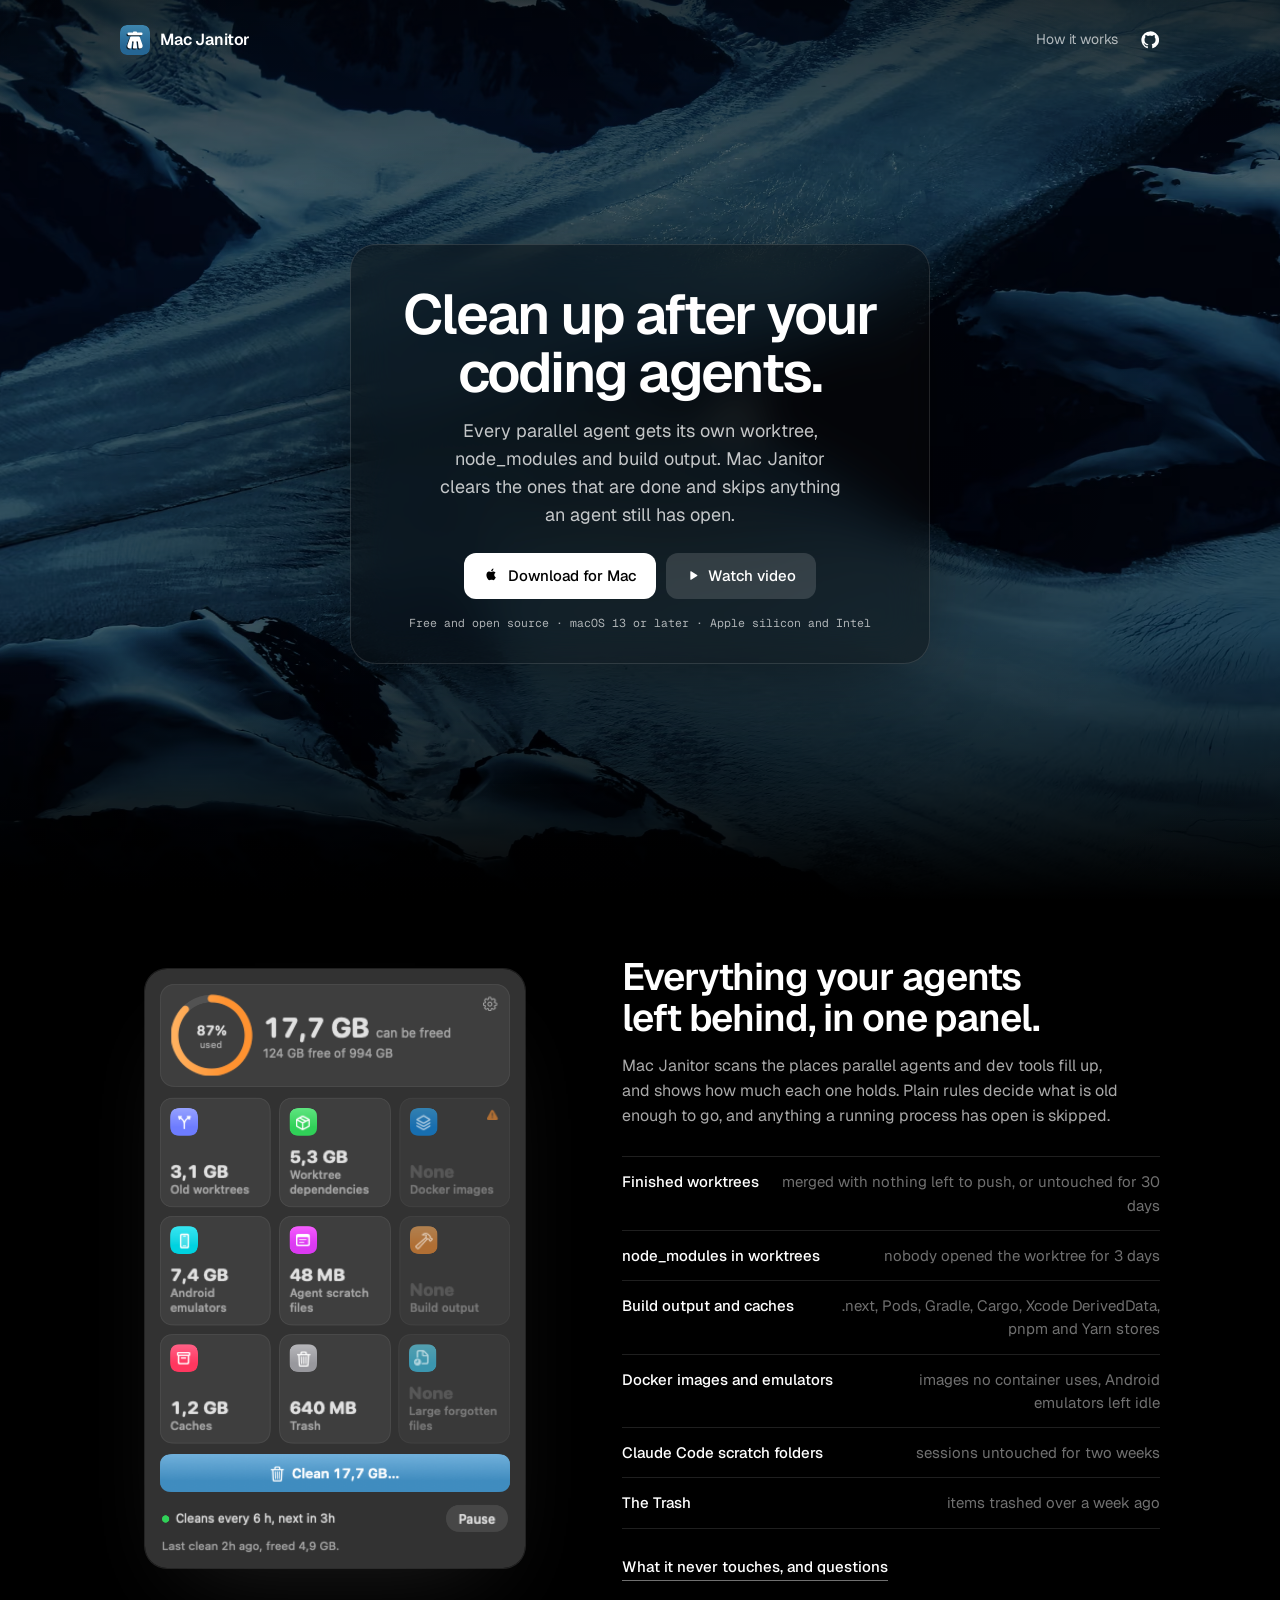
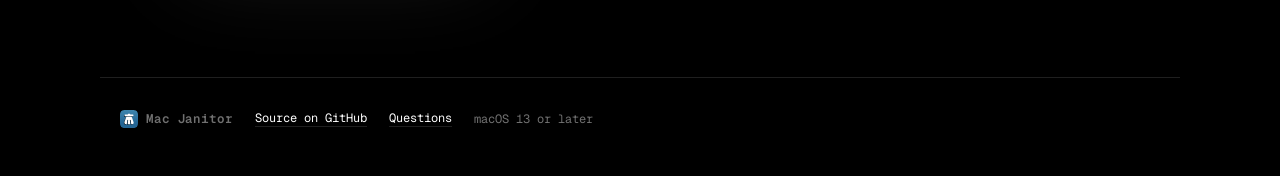
==== index.html @ fd8a1469 "Agent-focused site and README copy, glacier blue accent Hero, panel section, details page (safe whil" ====
<!doctype html>
<html lang="en">
<head>
<meta charset="utf-8">
<meta name="viewport" content="width=device-width, initial-scale=1, viewport-fit=cover">
<title>Mac Janitor: clean up after your coding agents</title>
<meta name="description" content="A free macOS menu-bar app that clears the worktrees, node_modules, build output and caches parallel coding agents leave behind, and skips anything still in use.">
<meta name="theme-color" content="#000000">
<meta property="og:type" content="website">
<meta property="og:site_name" content="Mac Janitor">
<meta property="og:url" content="https://blazejkustra.github.io/Mac-Janitor/">
<meta property="og:title" content="Mac Janitor: clean up after your coding agents">
<meta property="og:description" content="Parallel agents fill your disk with worktrees, node_modules and build output. Mac Janitor clears the finished ones from the menu bar.">
<meta property="og:image" content="https://blazejkustra.github.io/Mac-Janitor/assets/og.jpg">
<meta property="og:image:width" content="1200">
<meta property="og:image:height" content="630">
<meta name="twitter:card" content="summary_large_image">
<link rel="icon" type="image/svg+xml" href="assets/logo.svg">
<link rel="icon" type="image/png" href="assets/favicon.png">
<link rel="apple-touch-icon" href="assets/icon-256.png">
<link rel="preconnect" href="https://fonts.googleapis.com">
<link rel="preconnect" href="https://fonts.gstatic.com" crossorigin>
<link rel="stylesheet" href="https://fonts.googleapis.com/css2?family=Geist:wght@400;500;600&family=Geist+Mono:wght@400;500&display=swap">
<link rel="stylesheet" href="styles.css">
</head>
<body class="home">
<main>
  <section class="stage">
    <picture class="photo">
      <source media="(max-aspect-ratio: 3/4)" type="image/avif" srcset="assets/photos/glacier-1080.avif">
      <source media="(max-aspect-ratio: 3/4)" type="image/webp" srcset="assets/photos/glacier-1080.webp">
      <source media="(max-aspect-ratio: 3/4)" srcset="assets/photos/glacier-1080.jpg">
      <source type="image/avif" srcset="assets/photos/glacier-2560.avif">
      <source type="image/webp" srcset="assets/photos/glacier-2560.webp">
      <img src="assets/photos/glacier-2560.jpg" alt="" width="2560" height="1600" fetchpriority="high">
    </picture>

    <header class="nav wrap">
      <a class="brand" href="./"><img src="assets/logo.svg" alt="" width="30" height="30">Mac Janitor</a>
      <nav class="links" aria-label="Site">
        <a href="details.html">How it works</a>
        <a class="icon" href="https://github.com/blazejkustra/Mac-Janitor" aria-label="Source on GitHub">
          <svg viewBox="0 0 24 24" aria-hidden="true"><path d="M12 .5a11.5 11.5 0 0 0-3.64 22.41c.58.1.79-.25.79-.56v-2c-3.2.7-3.88-1.37-3.88-1.37-.52-1.33-1.28-1.69-1.28-1.69-1.05-.71.08-.7.08-.7 1.16.08 1.77 1.19 1.77 1.19 1.03 1.77 2.7 1.26 3.36.96.1-.75.4-1.26.73-1.55-2.56-.29-5.24-1.28-5.24-5.69 0-1.26.45-2.29 1.19-3.09-.12-.29-.52-1.46.11-3.05 0 0 .97-.31 3.17 1.18a11 11 0 0 1 5.77 0c2.2-1.49 3.17-1.18 3.17-1.18.63 1.59.23 2.76.11 3.05.74.8 1.19 1.83 1.19 3.09 0 4.42-2.69 5.39-5.25 5.68.41.36.78 1.06.78 2.14v3.17c0 .31.21.67.8.56A11.5 11.5 0 0 0 12 .5Z"/></svg>
        </a>
      </nav>
    </header>

    <div class="intro">
      <h1>Clean up after your coding agents.</h1>
      <p class="lede">Every parallel agent gets its own worktree, node_modules and build output. Mac Janitor clears the ones that are done and skips anything an agent still has open.</p>
      <div class="ctas">
        <a class="btn main" href="https://github.com/blazejkustra/Mac-Janitor/releases/latest">
          <svg viewBox="0 0 24 24" aria-hidden="true"><path d="M16.4 12.6c0-2.4 2-3.5 2-3.6-1.1-1.6-2.8-1.8-3.4-1.8-1.4-.2-2.8.9-3.5.9-.7 0-1.9-.8-3.1-.8-1.6 0-3 .9-3.8 2.3-1.6 2.8-.4 7 1.2 9.3.8 1.1 1.7 2.4 2.9 2.3 1.2 0 1.6-.7 3-.7s1.8.7 3.1.7c1.3 0 2.1-1.1 2.8-2.3.9-1.3 1.3-2.5 1.3-2.6 0 0-2.5-1-2.5-3.7zM14.1 5.5c.6-.8 1.1-1.9 1-3-.9 0-2.1.6-2.7 1.4-.6.7-1.1 1.8-1 2.9 1 .1 2.1-.5 2.7-1.3z"/></svg>
          Download for Mac
        </a>
        <button class="btn ghost" type="button" id="watch" aria-haspopup="dialog">
          <svg viewBox="0 0 24 24" aria-hidden="true"><path d="M8 5.2v13.6a1 1 0 0 0 1.5.86l11-6.8a1 1 0 0 0 0-1.72l-11-6.8A1 1 0 0 0 8 5.2z"/></svg>
          Watch video
        </button>
      </div>
      <p class="meta">Free and open source · macOS 13 or later · Apple silicon and Intel</p>
    </div>
  </section>

  <section class="tour wrap">
    <figure class="shot">
      <img src="assets/panel-dark.png" width="720" height="1136" alt="The Mac Janitor menu-bar panel: 17.7 GB can be freed, split into old worktrees, worktree dependencies, Android emulators, caches, the Trash and more" loading="lazy">
    </figure>
    <div class="tour-copy">
      <h2>Everything your agents left behind, in one panel.</h2>
      <p>Mac Janitor scans the places parallel agents and dev tools fill up, and shows how much each one holds. Plain rules decide what is old enough to go, and anything a running process has open is skipped.</p>
      <ul class="rows">
        <li><b>Finished worktrees</b><span>merged with nothing left to push, or untouched for 30 days</span></li>
        <li><b>node_modules in worktrees</b><span>nobody opened the worktree for 3 days</span></li>
        <li><b>Build output and caches</b><span>.next, Pods, Gradle, Cargo, Xcode DerivedData, pnpm and Yarn stores</span></li>
        <li><b>Docker images and emulators</b><span>images no container uses, Android emulators left idle</span></li>
        <li><b>Claude Code scratch folders</b><span>sessions untouched for two weeks</span></li>
        <li><b>The Trash</b><span>items trashed over a week ago</span></li>
      </ul>
      <a class="more" href="details.html">What it never touches, and questions</a>
    </div>
  </section>

  <footer class="foot wrap">
    <span class="brand small"><img src="assets/logo.svg" alt="" width="18" height="18">Mac Janitor</span>
    <a href="https://github.com/blazejkustra/Mac-Janitor">Source on GitHub</a>
    <a href="details.html#faq">Questions</a>
    <span>macOS 13 or later</span>
  </footer>
</main>

<dialog class="player" id="player" aria-label="Mac Janitor demo video">
  <div class="frame" id="frame"></div>
  <button class="close" type="button" id="close" aria-label="Close video">
    <svg viewBox="0 0 24 24" aria-hidden="true"><path d="M6 6l12 12M18 6L6 18"/></svg>
  </button>
</dialog>

<template id="soon">
  <div class="soon">
    <img src="assets/demo-poster.jpg" alt="">
    <div class="soon-note">
      <b>Video coming soon</b>
      <span>A short tour of a scan and a clean is on its way.</span>
    </div>
  </div>
</template>

<script src="player.js" defer></script>
</body>
</html>
---- styles.css ----
:root {
  --bg: #000;
  --fg: #fff;
  --muted: rgba(255, 255, 255, 0.66);
  --faint: rgba(255, 255, 255, 0.44);
  --line: rgba(255, 255, 255, 0.12);
  --fill: rgba(255, 255, 255, 0.08);
  --sans: "Geist", system-ui, -apple-system, sans-serif;
  --mono: "Geist Mono", ui-monospace, "SF Mono", Menlo, monospace;
  --col: 1080px;
  --spring: cubic-bezier(.3, 1.5, .5, 1);
  color-scheme: dark;
}

* { box-sizing: border-box; }
html { scroll-behavior: smooth; }
body {
  margin: 0;
  background: var(--bg);
  color: var(--fg);
  font-family: var(--sans);
  font-size: 16px;
  line-height: 1.55;
  -webkit-font-smoothing: antialiased;
}
img { display: block; max-width: 100%; height: auto; }
a { color: inherit; }
a, button, summary { cursor: pointer; -webkit-tap-highlight-color: transparent; }
:focus-visible { outline: 2px solid var(--fg); outline-offset: 3px; border-radius: 10px; }

.wrap { width: 100%; max-width: var(--col); margin: 0 auto; padding-inline: max(20px, env(safe-area-inset-left, 0px)) max(20px, env(safe-area-inset-right, 0px)); }

.nav { position: relative; z-index: 3; display: flex; align-items: center; justify-content: space-between; padding-block: 22px; }
.brand { display: inline-flex; align-items: center; gap: 10px; font-weight: 600; font-size: 16px; letter-spacing: -0.01em; text-decoration: none; }
.brand img { width: 30px; height: 30px; border-radius: 7px; }
.brand.small { gap: 8px; font-size: 12.5px; }
.brand.small img { width: 18px; height: 18px; border-radius: 4px; }
.links { display: flex; align-items: center; gap: 2px; margin-right: -8px; }
.links a { display: inline-flex; align-items: center; height: 36px; padding: 0 12px; border-radius: 10px; font-size: 14px; color: var(--muted); text-decoration: none; transition: background .15s ease, color .15s ease; }
.links a:hover { background: var(--fill); color: var(--fg); }
.links .icon { width: 36px; padding: 0; justify-content: center; color: var(--fg); }
.links svg { width: 18px; height: 18px; fill: currentColor; }

h1 { margin: 0; font-weight: 600; font-size: clamp(36px, 5.4vw, 56px); line-height: 1.03; letter-spacing: -0.035em; text-wrap: balance; }
h2 { margin: 0; font-weight: 600; font-size: clamp(28px, 3.4vw, 38px); line-height: 1.08; letter-spacing: -0.03em; text-wrap: balance; }
.lede { margin: 0; max-width: 34ch; font-size: 18px; line-height: 1.55; color: var(--muted); text-wrap: pretty; }

.btn { display: inline-flex; align-items: center; gap: 9px; height: 46px; padding: 0 20px; border: 0; border-radius: 12px; font: 500 15px var(--sans); text-decoration: none; transition: transform .15s ease, background .15s ease; }
.btn:hover { transform: translateY(-1px); }
.btn svg { width: 15px; height: 15px; fill: currentColor; }
.btn.main { background: #fff; color: #000; }
.btn.main svg { margin-top: -2px; }
.btn.ghost { background: rgba(255, 255, 255, 0.14); color: var(--fg); }
.btn.ghost:hover { background: rgba(255, 255, 255, 0.2); }
.btn.ghost svg { width: 13px; height: 13px; }
.meta { margin: 0; font: 400 11.5px var(--mono); color: var(--muted); }

.stage { position: relative; isolation: isolate; overflow: hidden; display: flex; flex-direction: column; min-height: clamp(640px, 100svh, 980px); padding-bottom: 72px; background: #000; }
.photo { position: absolute; inset: 0; z-index: -2; }
.photo img { width: 100%; height: 100%; object-fit: cover; filter: brightness(.5) saturate(.92); }
.stage::before {
  content: ""; position: absolute; inset: 0; z-index: -1;
  background:
    radial-gradient(ellipse 46% 40% at 50% 52%, rgba(0, 0, 0, 0.5), rgba(0, 0, 0, 0.18) 70%, transparent),
    radial-gradient(ellipse 120% 90% at 50% 50%, transparent 55%, rgba(0, 0, 0, 0.55)),
    linear-gradient(to bottom, rgba(0, 0, 0, 0.45), transparent 22%, transparent 70%, #000);
}

.intro {
  position: relative; z-index: 2; margin: auto; width: calc(100% - 40px); max-width: 580px; padding: 42px 32px 34px;
  display: flex; flex-direction: column; align-items: center; gap: 16px; text-align: center;
  border-radius: 26px; background: rgba(10, 10, 10, 0.42);
  box-shadow: inset 0 0 0 1px rgba(255, 255, 255, 0.12), 0 30px 80px -30px rgba(0, 0, 0, 0.6);
  backdrop-filter: blur(20px) saturate(1.1); -webkit-backdrop-filter: blur(20px) saturate(1.1);
  animation: rise .7s var(--spring) both;
}
.intro .lede { color: rgba(255, 255, 255, 0.76); }
.ctas { display: flex; flex-wrap: wrap; justify-content: center; gap: 10px; margin-top: 8px; }
@keyframes rise { from { opacity: 0; transform: translateY(18px); } to { opacity: 1; transform: none; } }

.tour { display: grid; grid-template-columns: minmax(0, 0.8fr) minmax(0, 1fr); gap: 72px; align-items: center; padding-block: 56px 96px; }
.shot img { width: 100%; max-width: 380px; margin-inline: auto; border-radius: 22px; box-shadow: 0 0 0 1px var(--line), 0 40px 90px -40px rgba(255, 255, 255, 0.12); }
.tour-copy p { margin: 16px 0 0; max-width: 46ch; color: var(--muted); }
.rows { list-style: none; margin: 28px 0 0; padding: 0; border-top: 1px solid var(--line); }
.rows li { display: flex; justify-content: space-between; align-items: baseline; gap: 20px; padding: 13px 0; border-bottom: 1px solid var(--line); font-size: 15px; }
.rows b { flex: none; font-weight: 500; }
.rows span { color: var(--faint); text-align: right; }
.more { display: inline-flex; align-items: center; gap: 8px; margin-top: 26px; font-size: 15px; font-weight: 500; text-decoration: none; border-bottom: 1px solid var(--faint); padding-bottom: 2px; transition: border-color .15s ease; }
.more:hover { border-color: var(--fg); }

.foot { display: flex; flex-wrap: wrap; align-items: center; gap: 12px 22px; padding-block: 32px 48px; border-top: 1px solid var(--line); font: 400 12px var(--mono); color: var(--faint); }
.foot a { color: var(--fg); text-decoration: none; border-bottom: 1px solid var(--line); }
.foot a:hover { border-color: var(--fg); }
.foot .credits { flex-basis: 100%; }

.page .nav { border-bottom: 1px solid var(--line); }
.intro-page { padding-block: 72px 56px; }
.intro-page .lede { margin-top: 18px; max-width: 52ch; }
.band { padding-block: 64px; border-top: 1px solid var(--line); }
.split { display: grid; grid-template-columns: 1fr 1fr; gap: 64px; }
.sub { margin: 12px 0 0; max-width: 46ch; color: var(--muted); }
.list { list-style: none; margin: 28px 0 0; padding: 0; border-top: 1px solid var(--line); }
.list li { padding: 14px 0; border-bottom: 1px solid var(--line); color: var(--muted); }
.list b { color: var(--fg); font-weight: 500; }
.feature { display: grid; grid-template-columns: minmax(0, 1fr) minmax(0, 1.15fr); gap: 64px; align-items: center; padding-block: 64px; border-top: 1px solid var(--line); }
.feature p { margin: 16px 0 0; max-width: 46ch; color: var(--muted); }
figure { margin: 0; }
.single img { border-radius: 14px; box-shadow: 0 0 0 1px var(--line); }

.faq { padding-block: 64px; border-top: 1px solid var(--line); }
.faq h2 { margin-bottom: 16px; }
.faq-list { max-width: 720px; }
details { border-bottom: 1px solid var(--line); }
summary { list-style: none; display: flex; justify-content: space-between; align-items: center; gap: 16px; padding: 18px 0; font-weight: 500; font-size: 17px; border-radius: 0; }
summary::-webkit-details-marker { display: none; }
summary::after { content: "+"; font: 400 20px var(--mono); color: var(--faint); transition: transform .25s var(--spring); }
details[open] summary::after { transform: rotate(45deg); }
details p { margin: 0 0 20px; max-width: 62ch; color: var(--muted); }

.player { width: min(1100px, calc(100vw - 32px)); max-width: none; padding: 0; border: 0; border-radius: 18px; background: #000; color: var(--fg); overflow: visible; box-shadow: 0 0 0 1px var(--line), 0 40px 90px -30px rgba(0, 0, 0, 0.9); }
.player::backdrop { background: rgba(0, 0, 0, 0.8); backdrop-filter: blur(8px); -webkit-backdrop-filter: blur(8px); }
.player[open] { animation: pop .35s var(--spring) both; }
@keyframes pop { from { opacity: 0; transform: scale(.96); } to { opacity: 1; transform: none; } }
.frame { aspect-ratio: 16 / 9; border-radius: 18px; overflow: hidden; background: #000; }
.frame video, .soon img { display: block; width: 100%; height: 100%; object-fit: cover; }
.soon { position: relative; height: 100%; }
.soon img { filter: brightness(0.55); }
.soon-note { position: absolute; left: 50%; bottom: 28px; transform: translateX(-50%); display: flex; flex-direction: column; align-items: center; gap: 4px; padding: 14px 20px; border-radius: 14px; text-align: center; background: rgba(0, 0, 0, 0.6); box-shadow: inset 0 0 0 1px var(--line); backdrop-filter: blur(12px); -webkit-backdrop-filter: blur(12px); }
.soon-note b { font-weight: 600; font-size: 16px; }
.soon-note span { font-size: 13.5px; color: var(--muted); }
.close { position: absolute; top: -14px; right: -14px; width: 36px; height: 36px; border-radius: 50%; border: 0; display: grid; place-items: center; background: #fff; color: #000; box-shadow: 0 8px 20px -8px rgba(0, 0, 0, 0.8); transition: transform .2s var(--spring); }
.close:hover { transform: scale(1.08); }
.close svg { width: 14px; height: 14px; stroke: currentColor; stroke-width: 2.2; stroke-linecap: round; fill: none; }

@media (max-width: 900px) {
  .tour, .split, .feature { grid-template-columns: minmax(0, 1fr); gap: 44px; }
  .shot img { max-width: 340px; }
}

@media (max-width: 640px) {
  .lede { font-size: 16.5px; }
  .intro { padding: 30px 18px 26px; border-radius: 22px; }
  .ctas { width: 100%; flex-direction: column; }
  .btn { justify-content: center; }
  .rows li { flex-direction: column; gap: 2px; }
  .rows span { text-align: left; }
  .page .links a:not(.icon):not(.home-link) { display: none; }
  .soon-note { bottom: 12px; padding: 10px 14px; width: calc(100% - 24px); }
  .close { top: -44px; right: 0; }
}

@media (prefers-reduced-motion: reduce) {
  html { scroll-behavior: auto; }
  .intro, .player[open] { animation: none; }
  .btn, .close, .links a, .more, summary::after { transition: none; }
}
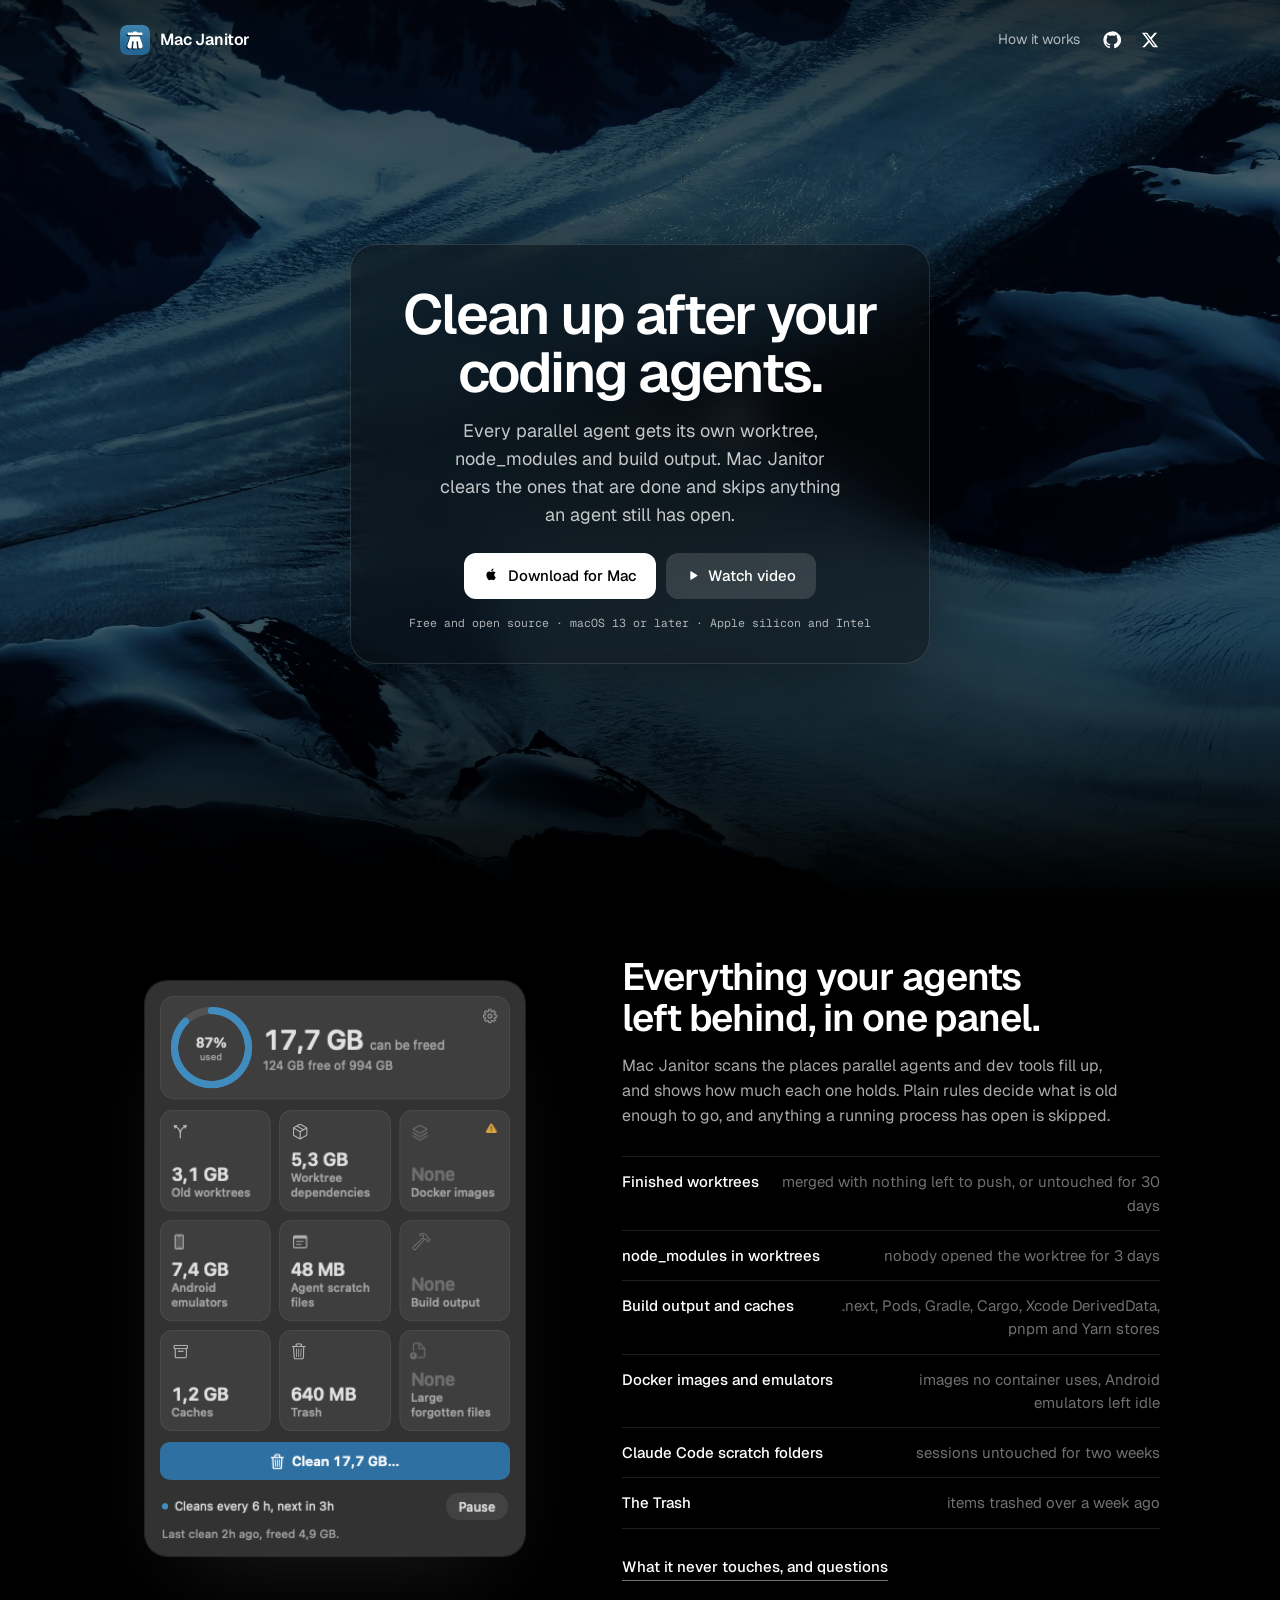
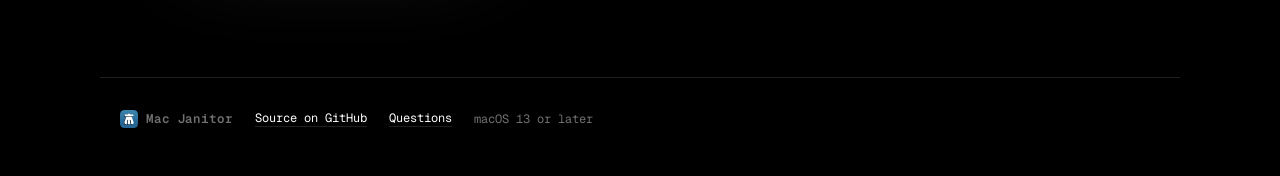
==== commit dae9bcdf: "Calmer panel: neutral greys, one glacier-blue accent Category and settings icons become monochrome s" ====
--- a/index.html
+++ b/index.html
@@ -42,6 +42,9 @@
         <a class="icon" href="https://github.com/blazejkustra/Mac-Janitor" aria-label="Source on GitHub">
           <svg viewBox="0 0 24 24" aria-hidden="true"><path d="M12 .5a11.5 11.5 0 0 0-3.64 22.41c.58.1.79-.25.79-.56v-2c-3.2.7-3.88-1.37-3.88-1.37-.52-1.33-1.28-1.69-1.28-1.69-1.05-.71.08-.7.08-.7 1.16.08 1.77 1.19 1.77 1.19 1.03 1.77 2.7 1.26 3.36.96.1-.75.4-1.26.73-1.55-2.56-.29-5.24-1.28-5.24-5.69 0-1.26.45-2.29 1.19-3.09-.12-.29-.52-1.46.11-3.05 0 0 .97-.31 3.17 1.18a11 11 0 0 1 5.77 0c2.2-1.49 3.17-1.18 3.17-1.18.63 1.59.23 2.76.11 3.05.74.8 1.19 1.83 1.19 3.09 0 4.42-2.69 5.39-5.25 5.68.41.36.78 1.06.78 2.14v3.17c0 .31.21.67.8.56A11.5 11.5 0 0 0 12 .5Z"/></svg>
         </a>
+        <a class="icon" href="https://x.com/blazejkustra_" aria-label="Błażej Kustra on X">
+          <svg viewBox="0 0 24 24" aria-hidden="true"><path d="M18.244 2.25h3.308l-7.227 8.26 8.502 11.24H16.17l-5.214-6.817L4.99 21.75H1.68l7.73-8.835L1.254 2.25H8.08l4.713 6.231zm-1.161 17.52h1.833L7.084 4.126H5.117z"/></svg>
+        </a>
       </nav>
     </header>
 
@@ -64,7 +67,7 @@
 
   <section class="tour wrap">
     <figure class="shot">
-      <img src="assets/panel-dark.png" width="720" height="1136" alt="The Mac Janitor menu-bar panel: 17.7 GB can be freed, split into old worktrees, worktree dependencies, Android emulators, caches, the Trash and more" loading="lazy">
+      <img src="assets/panel-dark.png" width="720" height="1088" alt="The Mac Janitor menu-bar panel: 17.7 GB can be freed, split into old worktrees, worktree dependencies, Android emulators, caches, the Trash and more" loading="lazy">
     </figure>
     <div class="tour-copy">
       <h2>Everything your agents left behind, in one panel.</h2>
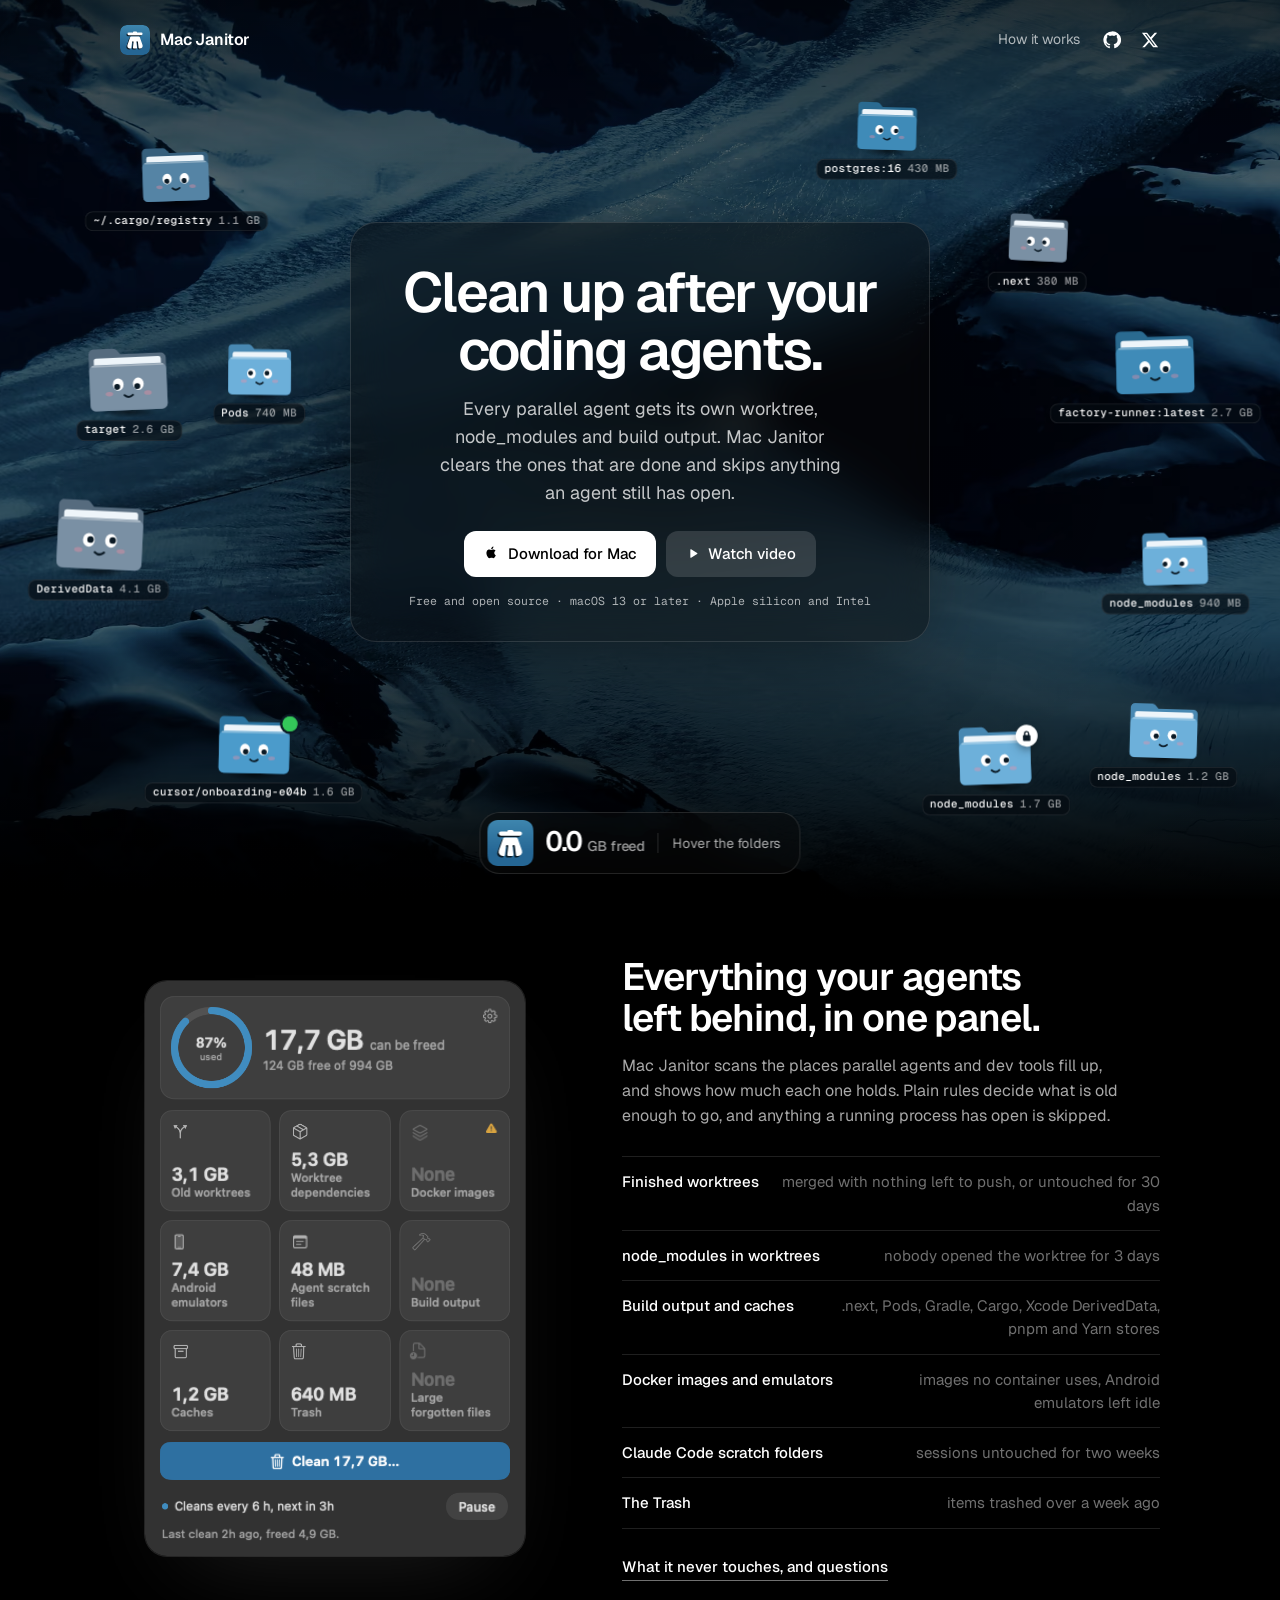
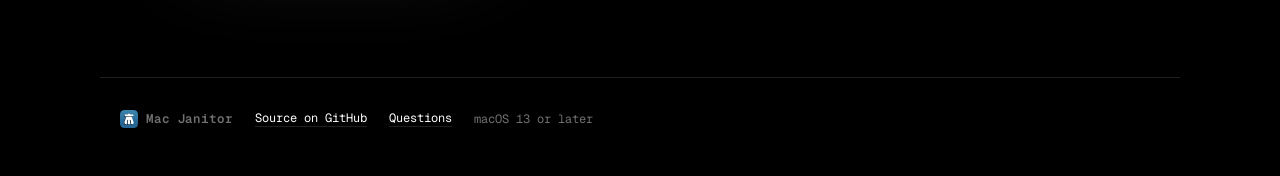
==== commit c512fb68: "Add the folder toy to the landing page hero Folders of agent leftovers roam around the hero card. Ho" ====
--- a/index.html
+++ b/index.html
@@ -22,6 +22,7 @@
 <link rel="preconnect" href="https://fonts.gstatic.com" crossorigin>
 <link rel="stylesheet" href="https://fonts.googleapis.com/css2?family=Geist:wght@400;500;600&family=Geist+Mono:wght@400;500&display=swap">
 <link rel="stylesheet" href="styles.css">
+<link rel="stylesheet" href="toy.css">
 </head>
 <body class="home">
 <main>
@@ -34,6 +35,16 @@
       <source type="image/webp" srcset="assets/photos/glacier-2560.webp">
       <img src="assets/photos/glacier-2560.jpg" alt="" width="2560" height="1600" fetchpriority="high">
     </picture>
+
+    <div class="jt jt-hero" data-janitor-toy data-events=".stage" data-avoid=".intro, .nav" data-hint="Hover the folders" data-hint-touch="Tap the folders" data-hint-click="Click the folders" data-hint-after="More keep coming" data-hint-kept="In-use folders stay put">
+      <div class="jt-field"></div>
+      <canvas class="jt-canvas"></canvas>
+      <div class="jt-dock" data-avoid>
+        <div class="jt-sink"><svg viewBox="100 100 824 824" aria-hidden="true"><defs><linearGradient id="jt-sink-bg" x1="0" y1="0" x2="0" y2="1"><stop offset="0" stop-color="#3e86ae"/><stop offset="0.7" stop-color="#256694"/></linearGradient></defs><path d="M640.59 100C722.19 100 763 100 806.92 113.89C854.88 131.34 892.66 169.12 910.11 217.08C924 261 924 301.81 924 383.41L924 640.59C924 722.19 924 763 910.11 806.92C892.66 854.88 854.88 892.66 806.92 910.11C763 924 722.19 924 640.59 924L383.41 924C301.81 924 261 924 217.08 910.11C169.12 892.66 131.34 854.88 113.89 806.92C100 763 100 722.19 100 640.59L100 383.41C100 301.81 100 261 113.89 217.08C131.34 169.12 169.12 131.34 217.08 113.89C261 100 301.81 100 383.41 100Z" fill="url(#jt-sink-bg)"/><g transform="translate(512 277) scale(8.32)"><g class="lid"><path fill="#0b1a25" transform="translate(-3.2 3.2)" d="M-7 3.5A3.5 3.5 0 0 1 -3.5 0L3.5 0A3.5 3.5 0 0 1 7 3.5L7 7A3.5 3.5 0 0 1 3.5 10.5L-3.5 10.5A3.5 3.5 0 0 1 -7 7ZM-25 8A4.5 4.5 0 0 1 -20.5 3.5L20.5 3.5A4.5 4.5 0 0 1 25 8L25 8A4.5 4.5 0 0 1 20.5 12.5L-20.5 12.5A4.5 4.5 0 0 1 -25 8Z"/><path fill="#fff" d="M-7 3.5A3.5 3.5 0 0 1 -3.5 0L3.5 0A3.5 3.5 0 0 1 7 3.5L7 7A3.5 3.5 0 0 1 3.5 10.5L-3.5 10.5A3.5 3.5 0 0 1 -7 7ZM-25 8A4.5 4.5 0 0 1 -20.5 3.5L20.5 3.5A4.5 4.5 0 0 1 25 8L25 8A4.5 4.5 0 0 1 20.5 12.5L-20.5 12.5A4.5 4.5 0 0 1 -25 8Z"/></g><path fill="#0b1a25" fill-rule="evenodd" transform="translate(-3.2 3.2)" d="M-15.94 19.18A4 4 0 0 1 -12.16 16.5L12.16 16.5A4 4 0 0 1 15.94 19.18L24.83 44.58A8.96 8.96 0 0 1 16.38 56.5L14.84 56.5A3 3 0 0 1 11.86 53.850L9.62 34.71A2.5 2.5 0 0 0 7.14 32.5L6.87 32.5A2.23 2.23 0 0 0 4.66 34.98L6.78 53.15A3 3 0 0 1 3.8 56.5L-3.8 56.5A3 3 0 0 1 -6.78 53.15L-4.66 34.98A2.23 2.23 0 0 0 -6.87 32.5L-7.14 32.5A2.5 2.5 0 0 0 -9.62 34.71L-11.86 53.85A3 3 0 0 1 -14.84 56.5L-16.37 56.5A8.96 8.96 0 0 1 -24.83 44.58Z"/><path fill="#fff" fill-rule="evenodd" d="M-15.94 19.18A4 4 0 0 1 -12.16 16.5L12.16 16.5A4 4 0 0 1 15.94 19.18L24.83 44.58A8.96 8.96 0 0 1 16.38 56.5L14.84 56.5A3 3 0 0 1 11.86 53.85L9.62 34.71A2.5 2.5 0 0 0 7.14 32.5L6.87 32.5A2.23 2.23 0 0 0 4.66 34.98L6.78 53.15A3 3 0 0 1 3.8 56.5L-3.8 56.5A3 3 0 0 1 -6.78 53.15L-4.66 34.98A2.23 2.23 0 0 0 -6.87 32.5L-7.14 32.5A2.5 2.5 0 0 0 -9.62 34.71L-11.86 53.85A3 3 0 0 1 -14.84 56.5L-16.37 56.5A8.96 8.96 0 0 1 -24.83 44.58Z"/></g></svg></div>
+        <div class="jt-readout"><span class="jt-count">0.0</span><span class="jt-unit">GB freed</span></div>
+        <span class="jt-hint"></span>
+      </div>
+    </div>
 
     <header class="nav wrap">
       <a class="brand" href="./"><img src="assets/logo.svg" alt="" width="30" height="30">Mac Janitor</a>
@@ -110,5 +121,6 @@
 </template>
 
 <script src="player.js" defer></script>
+<script src="toy.js" defer></script>
 </body>
 </html>
--- a/styles.css
+++ b/styles.css
@@ -102,10 +102,7 @@
 .list { list-style: none; margin: 28px 0 0; padding: 0; border-top: 1px solid var(--line); }
 .list li { padding: 14px 0; border-bottom: 1px solid var(--line); color: var(--muted); }
 .list b { color: var(--fg); font-weight: 500; }
-.feature { display: grid; grid-template-columns: minmax(0, 1fr) minmax(0, 1.15fr); gap: 64px; align-items: center; padding-block: 64px; border-top: 1px solid var(--line); }
-.feature p { margin: 16px 0 0; max-width: 46ch; color: var(--muted); }
 figure { margin: 0; }
-.single img { border-radius: 14px; box-shadow: 0 0 0 1px var(--line); }
 
 .faq { padding-block: 64px; border-top: 1px solid var(--line); }
 .faq h2 { margin-bottom: 16px; }
@@ -133,7 +130,7 @@
 .close svg { width: 14px; height: 14px; stroke: currentColor; stroke-width: 2.2; stroke-linecap: round; fill: none; }
 
 @media (max-width: 900px) {
-  .tour, .split, .feature { grid-template-columns: minmax(0, 1fr); gap: 44px; }
+  .tour, .split { grid-template-columns: minmax(0, 1fr); gap: 44px; }
   .shot img { max-width: 340px; }
 }
 
--- a/toy.css
+++ b/toy.css
@@ -0,0 +1,158 @@
+.jt {
+  --jt-sans: "Geist", system-ui, -apple-system, sans-serif;
+  --jt-mono: "Geist Mono", ui-monospace, "SF Mono", Menlo, monospace;
+  --jt-glacier: #3e86ae;
+  --jt-ice: #9fd3f2;
+  position: relative;
+  overflow: hidden;
+  isolation: isolate;
+  color: #fff;
+  font-family: var(--jt-sans);
+  user-select: none;
+  -webkit-user-select: none;
+  -webkit-tap-highlight-color: transparent;
+}
+
+.jt-canvas { position: absolute; inset: 0; width: 100%; height: 100%; z-index: 5; pointer-events: none; }
+.jt-field { position: absolute; inset: 0; z-index: 2; }
+
+.jt-folder {
+  position: absolute; left: 0; top: 0; z-index: 2;
+  padding: 0; border: 0; background: none; color: inherit; font: inherit;
+  cursor: pointer; will-change: transform; outline: none;
+}
+.jt-folder:focus-visible .jt-tag { box-shadow: 0 0 0 2px #fff; }
+.jt-pose { display: block; position: relative; transform-origin: 50% 92%; }
+.jt-anim { display: block; position: relative; }
+.jt-folder svg { display: block; width: 100%; height: auto; overflow: visible; }
+.jt-shadow {
+  position: absolute; left: 14%; right: 14%; bottom: -5px; height: 12px; border-radius: 50%;
+  background: radial-gradient(closest-side, rgba(0, 0, 0, 0.55), transparent);
+  transform-origin: 50% 50%;
+}
+
+.jt-folder .back { fill: var(--back); }
+.jt-folder .front { fill: var(--front); }
+.jt-folder .lip { fill: rgba(255, 255, 255, 0.32); }
+.jt-folder .paper { fill: #eef5fa; }
+.jt-folder .white { fill: #fff; }
+.jt-folder .pupil { fill: #0b1a25; }
+.jt-folder .cheek { fill: rgba(255, 140, 160, 0.35); }
+.jt-folder .mouth { fill: none; stroke: #0b1a25; stroke-width: 2.4; stroke-linecap: round; }
+.jt-folder .gasp { fill: #0b1a25; stroke: none; }
+.jt-folder .brow { fill: none; stroke: #0b1a25; stroke-width: 2.6; stroke-linecap: round; }
+.jt-folder .gasp, .jt-folder .flat, .jt-folder .brow { display: none; }
+.jt-folder.is-scared .smile, .jt-folder.is-nope .smile { display: none; }
+.jt-folder.is-scared .gasp { display: block; }
+.jt-folder.is-nope .flat, .jt-folder.is-nope .brow { display: block; }
+.jt-folder.is-nope .gasp { display: none; }
+.jt-eyes { transform-box: fill-box; transform-origin: 50% 50%; transition: transform 0.07s ease; }
+.jt-folder.is-blink .jt-eyes { transform: scaleY(0.12); }
+.jt-folder.is-scared .jt-eyes { transform: scale(1.12); }
+
+.jt-tag {
+  position: absolute; left: 50%; top: calc(100% + 7px); transform: translateX(-50%);
+  display: flex; align-items: baseline; gap: 6px; padding: 3px 8px 4px; border-radius: 8px;
+  white-space: nowrap; font: 500 11px/1.25 var(--jt-mono);
+  background: rgba(6, 12, 18, 0.66); box-shadow: inset 0 0 0 1px rgba(255, 255, 255, 0.1);
+  transition: opacity 0.15s ease;
+}
+.jt-tag b { font-weight: 500; color: #fff; }
+.jt-tag i { font-style: normal; color: rgba(255, 255, 255, 0.58); }
+
+.jt-badge { position: absolute; top: 4%; right: -6%; display: grid; place-items: center; transition: transform 0.3s cubic-bezier(.3, 1.6, .5, 1), opacity 0.3s ease; }
+.jt-badge.run { width: 15px; height: 15px; border-radius: 50%; background: #34c759; box-shadow: 0 0 0 2.5px #0b1a25; }
+.jt-badge.run::after { content: ""; position: absolute; inset: 0; border-radius: 50%; background: #34c759; animation: jt-ping 1.6s ease-out infinite; }
+.jt-badge.lock { width: 22px; height: 22px; border-radius: 50%; background: #fff; color: #0b1a25; box-shadow: 0 4px 10px -2px rgba(0, 0, 0, 0.5); }
+.jt-badge.lock svg { width: 12px; height: 12px; fill: currentColor; }
+.jt-badge.is-gone { transform: translateY(-18px) scale(0.2) rotate(40deg); opacity: 0; }
+@keyframes jt-ping { from { transform: scale(1); opacity: 0.7; } to { transform: scale(2.6); opacity: 0; } }
+
+.jt-tip {
+  position: absolute; left: 50%; bottom: calc(100% + 10px); z-index: 4;
+  padding: 7px 11px; border-radius: 10px; white-space: nowrap;
+  font: 500 12.5px/1.2 var(--jt-sans); color: #0b1a25; background: #fff;
+  box-shadow: 0 10px 24px -8px rgba(0, 0, 0, 0.6);
+  opacity: 0; transform: translate(-50%, 6px) scale(0.9); transform-origin: 50% 100%;
+  transition: opacity 0.14s ease, transform 0.22s cubic-bezier(.3, 1.6, .5, 1);
+  pointer-events: none;
+}
+.jt-tip::after { content: ""; position: absolute; left: 50%; bottom: -4px; width: 9px; height: 9px; background: #fff; transform: translateX(-50%) rotate(45deg); border-radius: 2px; }
+.jt-folder.is-tip .jt-tip { opacity: 1; transform: translate(-50%, 0) scale(1); }
+.jt-folder.is-tip { z-index: 900 !important; }
+
+.jt-folder.is-new .jt-anim { animation: jt-spawn 0.5s cubic-bezier(.3, 1.6, .5, 1) both; }
+.jt-folder.is-new .jt-tag { animation: jt-fade 0.4s 0.15s ease both; }
+.jt-folder.is-popping { pointer-events: none; }
+.jt-folder.is-popping .jt-anim { animation: jt-pop 0.2s ease-in both; }
+.jt-folder.is-popping .jt-tag, .jt-folder.is-popping .jt-shadow { opacity: 0; }
+.jt-folder.is-fading { opacity: 0; transition: opacity 0.25s ease; pointer-events: none; }
+@keyframes jt-spawn { from { transform: translateY(10px) scale(0.1); } to { transform: none; } }
+@keyframes jt-fade { from { opacity: 0; } to { opacity: 1; } }
+@keyframes jt-pop {
+  0% { transform: none; filter: brightness(1); }
+  45% { transform: scale(1.22, 0.78); filter: brightness(1.7); }
+  100% { transform: scale(0.15, 1.3); filter: brightness(2.2); opacity: 0; }
+}
+
+.jt-float {
+  position: absolute; left: 0; top: 0; z-index: 1000; pointer-events: none; white-space: nowrap;
+  font: 600 16px/1 var(--jt-sans); letter-spacing: -0.01em; color: #fff;
+  text-shadow: 0 0 14px rgba(62, 134, 174, 0.9), 0 2px 6px rgba(0, 0, 0, 0.6);
+  animation: jt-rise 0.95s cubic-bezier(.2, .8, .3, 1) forwards;
+}
+.jt-float.note { padding: 5px 9px; border-radius: 999px; font: 500 12px/1 var(--jt-sans); text-shadow: none; color: #0b1a25; background: #b9f0c9; }
+@keyframes jt-rise {
+  0% { opacity: 0; transform: translate(-50%, 4px) scale(0.7); }
+  20% { opacity: 1; transform: translate(-50%, -8px) scale(1.08); }
+  100% { opacity: 0; transform: translate(-50%, -44px) scale(1); }
+}
+.jt-puff { position: absolute; left: 0; top: 0; z-index: 1; width: 60px; height: 60px; margin: -30px 0 0 -30px; border-radius: 50%; border: 2px solid rgba(159, 211, 242, 0.6); pointer-events: none; animation: jt-puff 0.5s ease-out forwards; }
+@keyframes jt-puff { from { transform: scale(0.2); opacity: 1; } to { transform: scale(1.5); opacity: 0; } }
+
+.jt-sink { position: relative; width: 60px; height: 60px; flex: none; will-change: transform; }
+.jt-sink svg { display: block; width: 100%; height: 100%; overflow: visible; filter: drop-shadow(0 10px 22px rgba(37, 102, 148, 0.55)); }
+.jt-sink .lid { transform-box: fill-box; transform-origin: 8% 100%; transition: transform 0.16s cubic-bezier(.3, 1.6, .5, 1); }
+.jt-sink.is-open .lid { transform: translateY(-14%) rotate(-16deg); }
+
+.jt-count { font-weight: 600; letter-spacing: -0.045em; line-height: 1; font-variant-numeric: tabular-nums; display: inline-block; transform-origin: 0 60%; }
+.jt-unit { color: rgba(255, 255, 255, 0.62); font-weight: 500; letter-spacing: -0.01em; }
+.jt-count.is-milestone { animation: jt-glow 1.1s ease-out; }
+@keyframes jt-glow {
+  0% { text-shadow: 0 0 0 rgba(159, 211, 242, 0); transform: scale(1); }
+  25% { text-shadow: 0 0 28px rgba(159, 211, 242, 0.95); transform: scale(1.07); color: #dff2fd; }
+  100% { text-shadow: 0 0 0 rgba(159, 211, 242, 0); transform: scale(1); }
+}
+.jt-hint { transition: opacity 0.25s ease; }
+.jt-hint.is-swap { opacity: 0; }
+
+@media (max-width: 520px) {
+  .jt-tag { font-size: 10px; padding: 2px 6px 3px; gap: 5px; }
+}
+
+@media (prefers-reduced-motion: reduce) {
+  .jt-folder.is-new .jt-anim, .jt-folder.is-new .jt-tag { animation: jt-fade 0.3s ease both; }
+  .jt-badge.run::after { animation: none; }
+  .jt-count.is-milestone { animation: none; }
+  .jt-sink .lid { transition: none; }
+}
+
+.stage { touch-action: pan-y; padding-bottom: 116px; }
+.jt-hero { position: absolute; inset: 0; z-index: 1; pointer-events: none; }
+.jt-hero .jt-folder, .jt-hero .jt-dock { pointer-events: auto; }
+.jt-dock {
+  position: absolute; left: 50%; bottom: 26px; z-index: 4; transform: translateX(-50%);
+  display: flex; align-items: center; gap: 12px; padding: 8px 20px 8px 8px; border-radius: 20px; white-space: nowrap;
+  background: rgba(10, 10, 10, 0.42); box-shadow: inset 0 0 0 1px rgba(255, 255, 255, 0.12), 0 30px 80px -30px rgba(0, 0, 0, 0.6);
+  backdrop-filter: blur(20px) saturate(1.1); -webkit-backdrop-filter: blur(20px) saturate(1.1);
+}
+.jt-dock .jt-sink { width: 46px; height: 46px; }
+.jt-dock .jt-sink svg { filter: none; }
+.jt-dock .jt-count { font-size: 28px; }
+.jt-dock .jt-unit { margin-left: 6px; font-size: 14px; }
+.jt-dock .jt-hint { padding-left: 14px; border-left: 1px solid rgba(255, 255, 255, 0.14); font-size: 13.5px; color: rgba(255, 255, 255, 0.68); }
+@media (max-width: 640px) {
+  .jt-dock { bottom: 18px; gap: 10px; padding-right: 16px; }
+  .jt-dock .jt-count { font-size: 24px; }
+  .jt-dock .jt-hint { max-width: 150px; overflow: hidden; text-overflow: ellipsis; padding-left: 10px; font-size: 12.5px; }
+}
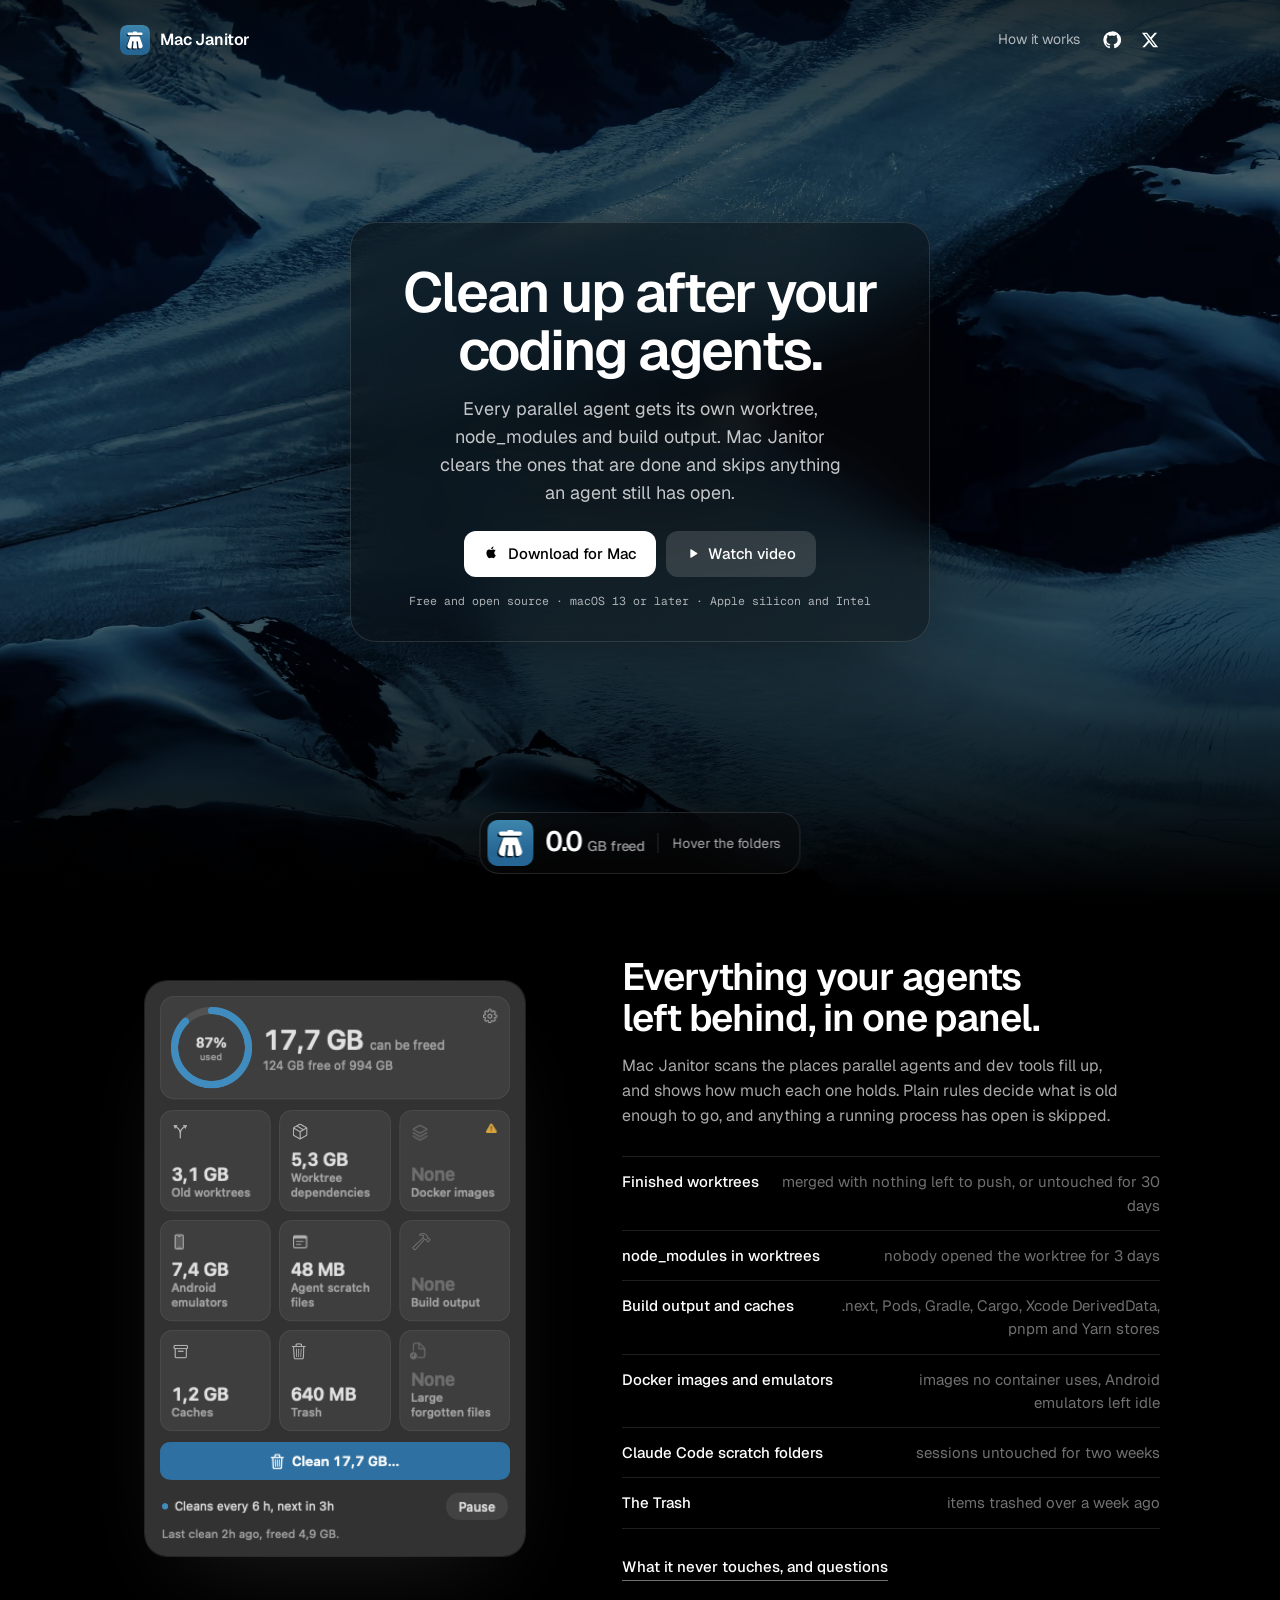
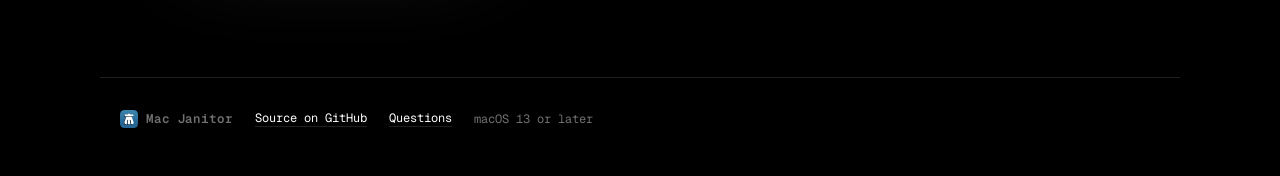
==== commit c35743a3: "Add release packaging for Mac Janitor 1.0.0 scripts/release.sh builds a universal app, signs it with" ====
--- a/index.html
+++ b/index.html
@@ -63,7 +63,7 @@
       <h1>Clean up after your coding agents.</h1>
       <p class="lede">Every parallel agent gets its own worktree, node_modules and build output. Mac Janitor clears the ones that are done and skips anything an agent still has open.</p>
       <div class="ctas">
-        <a class="btn main" href="https://github.com/blazejkustra/Mac-Janitor/releases/latest">
+        <a class="btn main" href="https://github.com/blazejkustra/Mac-Janitor/releases">
           <svg viewBox="0 0 24 24" aria-hidden="true"><path d="M16.4 12.6c0-2.4 2-3.5 2-3.6-1.1-1.6-2.8-1.8-3.4-1.8-1.4-.2-2.8.9-3.5.9-.7 0-1.9-.8-3.1-.8-1.6 0-3 .9-3.8 2.3-1.6 2.8-.4 7 1.2 9.3.8 1.1 1.7 2.4 2.9 2.3 1.2 0 1.6-.7 3-.7s1.8.7 3.1.7c1.3 0 2.1-1.1 2.8-2.3.9-1.3 1.3-2.5 1.3-2.6 0 0-2.5-1-2.5-3.7zM14.1 5.5c.6-.8 1.1-1.9 1-3-.9 0-2.1.6-2.7 1.4-.6.7-1.1 1.8-1 2.9 1 .1 2.1-.5 2.7-1.3z"/></svg>
           Download for Mac
         </a>
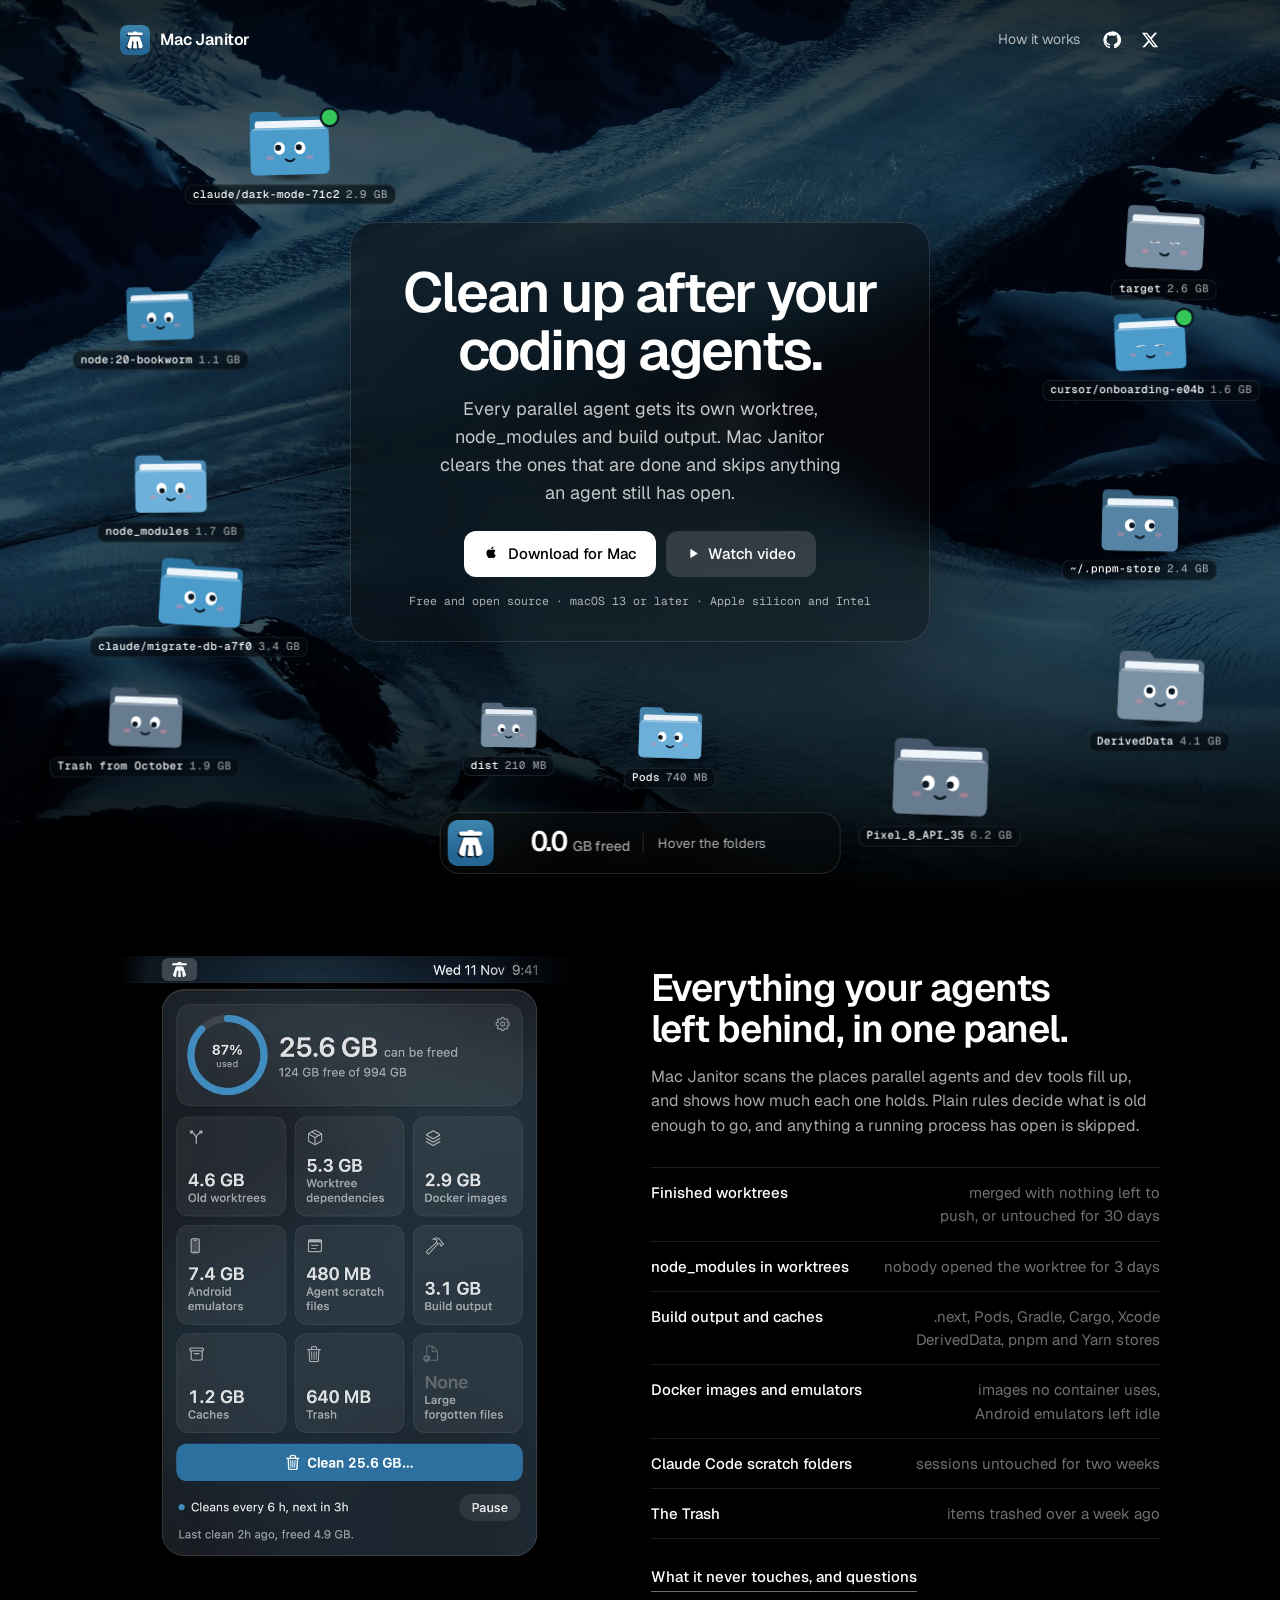
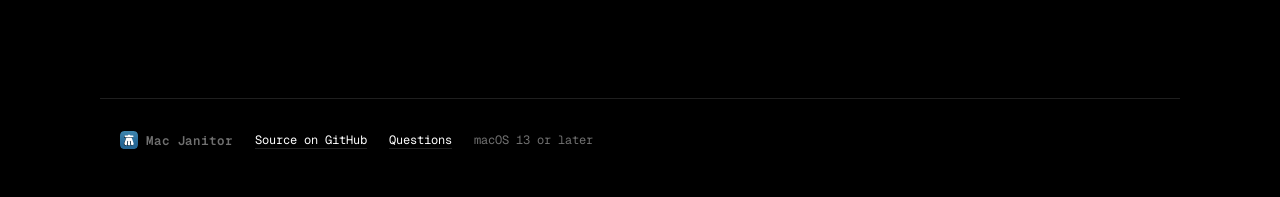
==== commit 8cbc2fe2: "Show a crisp, realistic app panel on the landing page Snapshot mode renders a site fixture at 3x wit" ====
--- a/index.html
+++ b/index.html
@@ -78,7 +78,10 @@
 
   <section class="tour wrap">
     <figure class="shot">
-      <img src="assets/panel-dark.png" width="720" height="1088" alt="The Mac Janitor menu-bar panel: 17.7 GB can be freed, split into old worktrees, worktree dependencies, Android emulators, caches, the Trash and more" loading="lazy">
+      <picture>
+        <source type="image/webp" srcset="assets/panel-2x.webp 2x, assets/panel-3x.webp 3x">
+        <img src="assets/panel-2x.png" width="440" height="620" alt="The Mac Janitor menu-bar panel open under its menu-bar icon: 25.6 GB can be freed, from old worktrees, worktree dependencies, Docker images, Android emulators, agent scratch files, build output, caches and the Trash" loading="lazy">
+      </picture>
     </figure>
     <div class="tour-copy">
       <h2>Everything your agents left behind, in one panel.</h2>
--- a/styles.css
+++ b/styles.css
@@ -78,13 +78,13 @@
 .ctas { display: flex; flex-wrap: wrap; justify-content: center; gap: 10px; margin-top: 8px; }
 @keyframes rise { from { opacity: 0; transform: translateY(18px); } to { opacity: 1; transform: none; } }
 
-.tour { display: grid; grid-template-columns: minmax(0, 0.8fr) minmax(0, 1fr); gap: 72px; align-items: center; padding-block: 56px 96px; }
-.shot img { width: 100%; max-width: 380px; margin-inline: auto; border-radius: 22px; box-shadow: 0 0 0 1px var(--line), 0 40px 90px -40px rgba(255, 255, 255, 0.12); }
+.tour { display: grid; grid-template-columns: minmax(0, 0.9fr) minmax(0, 1fr); gap: 72px; align-items: center; padding-block: 56px 96px; }
+.shot img { display: block; width: 100%; max-width: 500px; height: auto; margin-inline: auto; }
 .tour-copy p { margin: 16px 0 0; max-width: 46ch; color: var(--muted); }
 .rows { list-style: none; margin: 28px 0 0; padding: 0; border-top: 1px solid var(--line); }
 .rows li { display: flex; justify-content: space-between; align-items: baseline; gap: 20px; padding: 13px 0; border-bottom: 1px solid var(--line); font-size: 15px; }
 .rows b { flex: none; font-weight: 500; }
-.rows span { color: var(--faint); text-align: right; }
+.rows span { color: var(--faint); text-align: right; text-wrap: balance; }
 .more { display: inline-flex; align-items: center; gap: 8px; margin-top: 26px; font-size: 15px; font-weight: 500; text-decoration: none; border-bottom: 1px solid var(--faint); padding-bottom: 2px; transition: border-color .15s ease; }
 .more:hover { border-color: var(--fg); }
 
@@ -131,7 +131,8 @@
 
 @media (max-width: 900px) {
   .tour, .split { grid-template-columns: minmax(0, 1fr); gap: 44px; }
-  .shot img { max-width: 340px; }
+  .shot img { max-width: 400px; }
+  .tour { row-gap: 20px; }
 }
 
 @media (max-width: 640px) {
--- a/toy.css
+++ b/toy.css
@@ -148,7 +148,7 @@
 }
 .jt-dock .jt-sink { width: 46px; height: 46px; }
 .jt-dock .jt-sink svg { filter: none; }
-.jt-dock .jt-count { font-size: 28px; }
+.jt-dock .jt-count { font-size: 28px; min-width: 3.2ch; text-align: right; }
 .jt-dock .jt-unit { margin-left: 6px; font-size: 14px; }
 .jt-dock .jt-hint { padding-left: 14px; border-left: 1px solid rgba(255, 255, 255, 0.14); font-size: 13.5px; color: rgba(255, 255, 255, 0.68); }
 @media (max-width: 640px) {
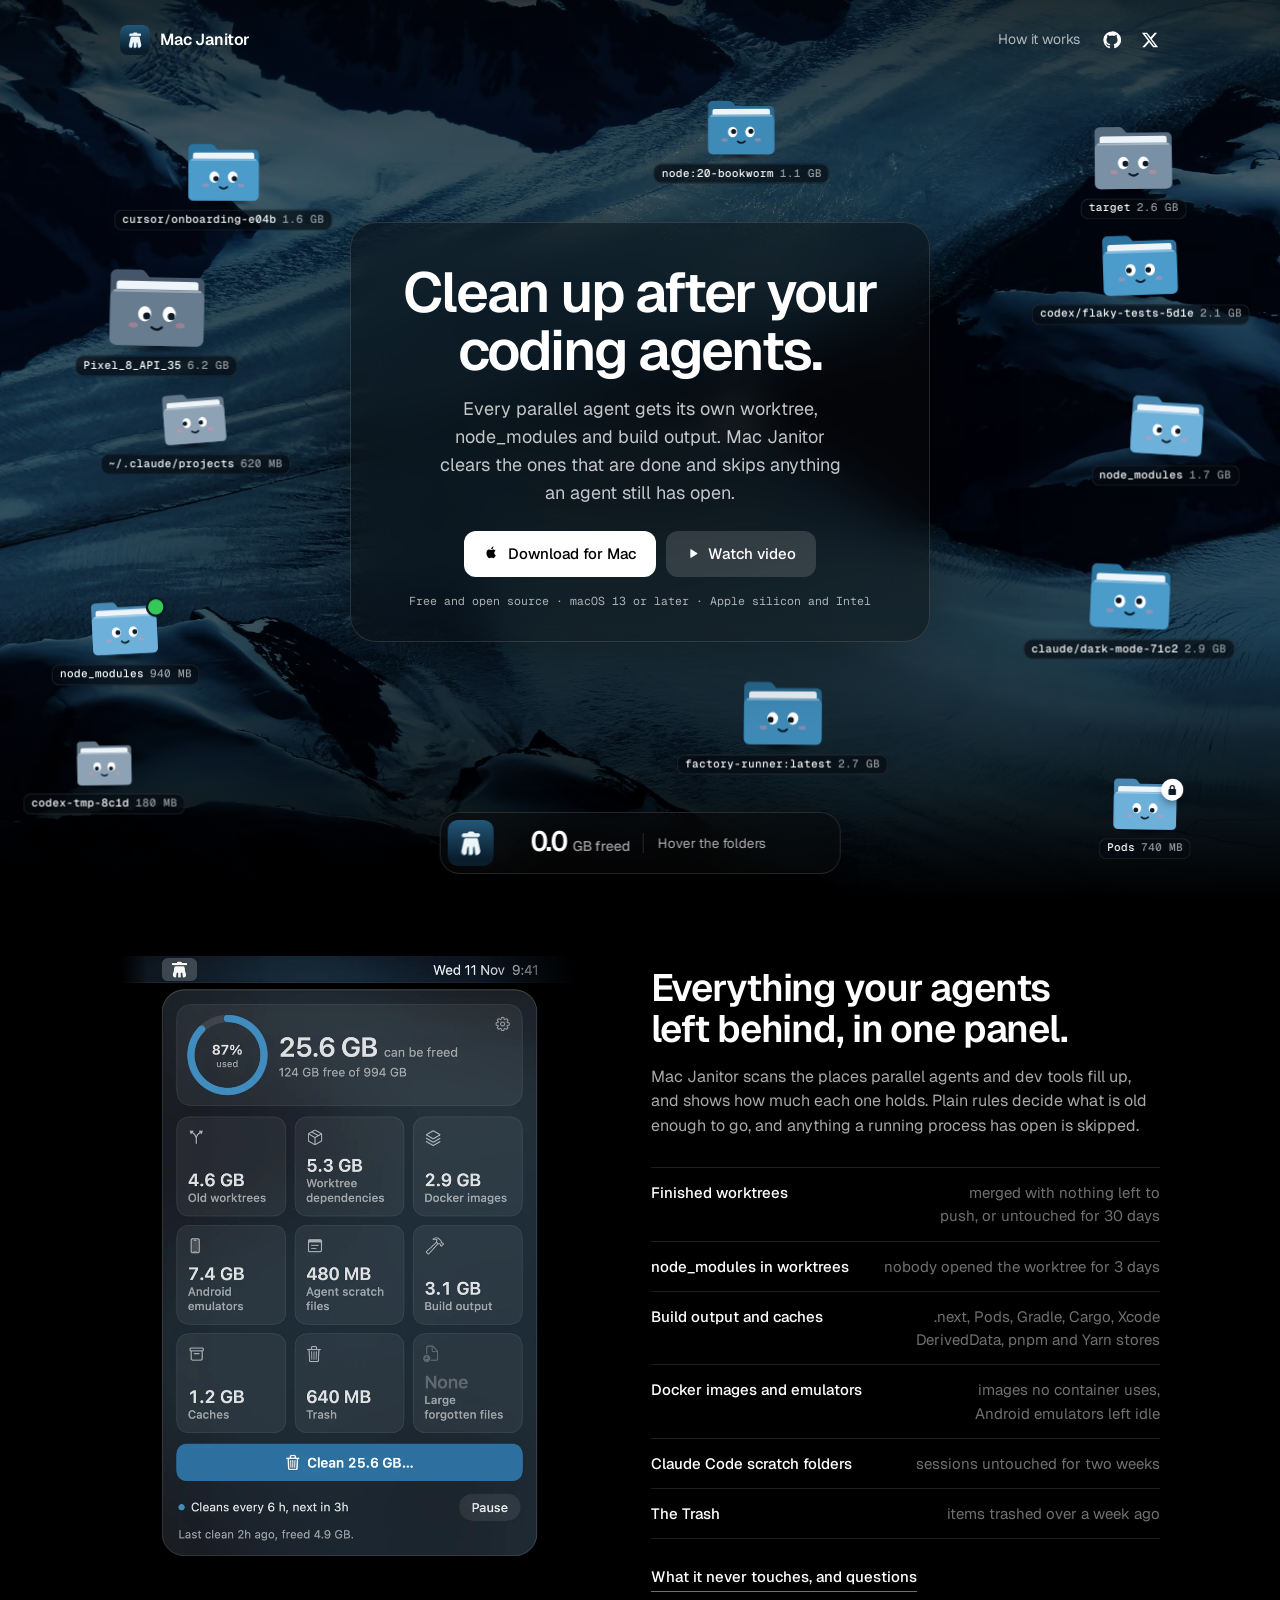
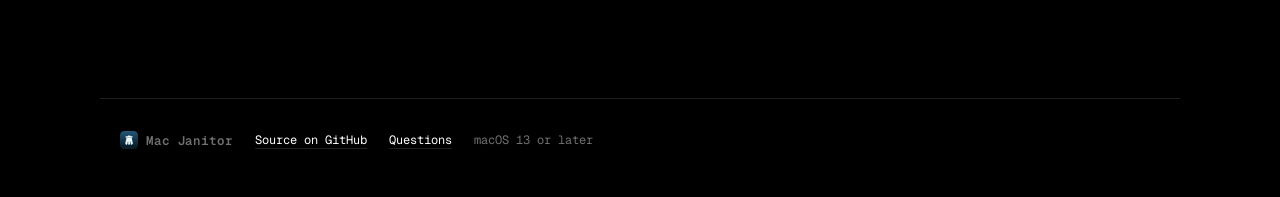
==== commit 524817c3: "Use the F1 Glacier icon for the app, menu bar and site Swaps the logo.svg and menubar.svg masters fo" ====
--- a/index.html
+++ b/index.html
@@ -40,7 +40,7 @@
       <div class="jt-field"></div>
       <canvas class="jt-canvas"></canvas>
       <div class="jt-dock" data-avoid>
-        <div class="jt-sink"><svg viewBox="100 100 824 824" aria-hidden="true"><defs><linearGradient id="jt-sink-bg" x1="0" y1="0" x2="0" y2="1"><stop offset="0" stop-color="#3e86ae"/><stop offset="0.7" stop-color="#256694"/></linearGradient></defs><path d="M640.59 100C722.19 100 763 100 806.92 113.89C854.88 131.34 892.66 169.12 910.11 217.08C924 261 924 301.81 924 383.41L924 640.59C924 722.19 924 763 910.11 806.92C892.66 854.88 854.88 892.66 806.92 910.11C763 924 722.19 924 640.59 924L383.41 924C301.81 924 261 924 217.08 910.11C169.12 892.66 131.34 854.88 113.89 806.92C100 763 100 722.19 100 640.59L100 383.41C100 301.81 100 261 113.89 217.08C131.34 169.12 169.12 131.34 217.08 113.89C261 100 301.81 100 383.41 100Z" fill="url(#jt-sink-bg)"/><g transform="translate(512 277) scale(8.32)"><g class="lid"><path fill="#0b1a25" transform="translate(-3.2 3.2)" d="M-7 3.5A3.5 3.5 0 0 1 -3.5 0L3.5 0A3.5 3.5 0 0 1 7 3.5L7 7A3.5 3.5 0 0 1 3.5 10.5L-3.5 10.5A3.5 3.5 0 0 1 -7 7ZM-25 8A4.5 4.5 0 0 1 -20.5 3.5L20.5 3.5A4.5 4.5 0 0 1 25 8L25 8A4.5 4.5 0 0 1 20.5 12.5L-20.5 12.5A4.5 4.5 0 0 1 -25 8Z"/><path fill="#fff" d="M-7 3.5A3.5 3.5 0 0 1 -3.5 0L3.5 0A3.5 3.5 0 0 1 7 3.5L7 7A3.5 3.5 0 0 1 3.5 10.5L-3.5 10.5A3.5 3.5 0 0 1 -7 7ZM-25 8A4.5 4.5 0 0 1 -20.5 3.5L20.5 3.5A4.5 4.5 0 0 1 25 8L25 8A4.5 4.5 0 0 1 20.5 12.5L-20.5 12.5A4.5 4.5 0 0 1 -25 8Z"/></g><path fill="#0b1a25" fill-rule="evenodd" transform="translate(-3.2 3.2)" d="M-15.94 19.18A4 4 0 0 1 -12.16 16.5L12.16 16.5A4 4 0 0 1 15.94 19.18L24.83 44.58A8.96 8.96 0 0 1 16.38 56.5L14.84 56.5A3 3 0 0 1 11.86 53.850L9.62 34.71A2.5 2.5 0 0 0 7.14 32.5L6.87 32.5A2.23 2.23 0 0 0 4.66 34.98L6.78 53.15A3 3 0 0 1 3.8 56.5L-3.8 56.5A3 3 0 0 1 -6.78 53.15L-4.66 34.98A2.23 2.23 0 0 0 -6.87 32.5L-7.14 32.5A2.5 2.5 0 0 0 -9.62 34.71L-11.86 53.85A3 3 0 0 1 -14.84 56.5L-16.37 56.5A8.96 8.96 0 0 1 -24.83 44.58Z"/><path fill="#fff" fill-rule="evenodd" d="M-15.94 19.18A4 4 0 0 1 -12.16 16.5L12.16 16.5A4 4 0 0 1 15.94 19.18L24.83 44.58A8.96 8.96 0 0 1 16.38 56.5L14.84 56.5A3 3 0 0 1 11.86 53.85L9.62 34.71A2.5 2.5 0 0 0 7.14 32.5L6.87 32.5A2.23 2.23 0 0 0 4.66 34.98L6.78 53.15A3 3 0 0 1 3.8 56.5L-3.8 56.5A3 3 0 0 1 -6.78 53.15L-4.66 34.98A2.23 2.23 0 0 0 -6.87 32.5L-7.14 32.5A2.5 2.5 0 0 0 -9.62 34.71L-11.86 53.85A3 3 0 0 1 -14.84 56.5L-16.37 56.5A8.96 8.96 0 0 1 -24.83 44.58Z"/></g></svg></div>
+        <div class="jt-sink"><svg viewBox="100 100 824 824" aria-hidden="true"><defs><linearGradient id="jt-sink-bg" x1="0" y1="0" x2="0" y2="1"><stop offset="0" stop-color="#23577a"/><stop offset="0.85" stop-color="#0a1d2b"/></linearGradient></defs><path d="M640.59 100C722.19 100 763 100 806.92 113.89C854.88 131.34 892.66 169.12 910.11 217.08C924 261 924 301.81 924 383.41L924 640.59C924 722.19 924 763 910.11 806.92C892.66 854.88 854.88 892.66 806.92 910.11C763 924 722.19 924 640.59 924L383.41 924C301.81 924 261 924 217.08 910.11C169.12 892.66 131.34 854.88 113.89 806.92C100 763 100 722.19 100 640.59L100 383.41C100 301.81 100 261 113.89 217.08C131.34 169.12 169.12 131.34 217.08 113.89C261 100 301.81 100 383.41 100Z" fill="url(#jt-sink-bg)"/><g transform="translate(519.42 304.35) scale(7.84762)"><g class="lid"><path fill="#6f9bb6" transform="translate(-1.89 2.52)" d="M-7.5 4A4 4 0 0 1 -3.5 0L3.5 0A4 4 0 0 1 7.5 4L7.5 4A4 4 0 0 1 3.5 8L-3.5 8A4 4 0 0 1 -7.5 4ZM-20.5 8A4 4 0 0 1 -16.5 4L16.5 4A4 4 0 0 1 20.5 8L20.5 8A4 4 0 0 1 16.5 12L-16.5 12A4 4 0 0 1 -20.5 8Z"/><path fill="#eef5f6" d="M-7.5 4A4 4 0 0 1 -3.5 0L3.5 0A4 4 0 0 1 7.5 4L7.5 4A4 4 0 0 1 3.5 8L-3.5 8A4 4 0 0 1 -7.5 4ZM-20.5 8A4 4 0 0 1 -16.5 4L16.5 4A4 4 0 0 1 20.5 8L20.5 8A4 4 0 0 1 16.5 12L-16.5 12A4 4 0 0 1 -20.5 8Z"/></g><path fill="#6f9bb6" transform="translate(-1.89 2.52)" d="M-15.78 19.12C-15.11 16.03 -14.46 15.5 -11.3 15.5L11.3 15.5C14.46 15.5 15.11 16.03 15.78 19.12L21.01 43.3C22.03 48.03 18.43 52.5 13.59 52.5L13.59 52.5C11.46 52.5 10.67 51.82 10.37 49.71L8.39 35.78C8.22 34.62 7.51 34 6.33 34L6.33 34C5.34 34 4.53 34.81 4.54 35.8L4.56 48.83C4.57 51.85 3.91 52.5 0.89 52.5L-0.89 52.5C-3.91 52.5 -4.57 51.85 -4.56 48.83L-4.54 35.8C-4.53 34.81 -5.34 34 -6.33 34L-6.33 34C-7.51 34 -8.22 34.62 -8.39 35.78L-10.37 49.71C-10.67 51.82 -11.46 52.5 -13.59 52.5L-13.59 52.5C-18.43 52.5 -22.03 48.03 -21.01 43.3Z"/><path fill="#eef5f6" d="M-15.78 19.12C-15.11 16.03 -14.46 15.5 -11.3 15.5L11.3 15.5C14.46 15.5 15.11 16.03 15.78 19.12L21.01 43.3C22.03 48.03 18.43 52.5 13.59 52.5L13.59 52.5C11.46 52.5 10.67 51.82 10.37 49.71L8.39 35.78C8.22 34.62 7.51 34 6.33 34L6.33 34C5.34 34 4.53 34.81 4.54 35.8L4.56 48.83C4.57 51.85 3.91 52.5 0.89 52.5L-0.89 52.5C-3.91 52.5 -4.57 51.85 -4.56 48.83L-4.54 35.8C-4.53 34.81 -5.34 34 -6.33 34L-6.33 34C-7.51 34 -8.22 34.62 -8.39 35.78L-10.37 49.71C-10.67 51.82 -11.46 52.5 -13.59 52.5L-13.59 52.5C-18.43 52.5 -22.03 48.03 -21.01 43.3Z"/></g></svg></div>
         <div class="jt-readout"><span class="jt-count">0.0</span><span class="jt-unit">GB freed</span></div>
         <span class="jt-hint"></span>
       </div>
--- a/toy.css
+++ b/toy.css
@@ -111,7 +111,7 @@
 @keyframes jt-puff { from { transform: scale(0.2); opacity: 1; } to { transform: scale(1.5); opacity: 0; } }
 
 .jt-sink { position: relative; width: 60px; height: 60px; flex: none; will-change: transform; }
-.jt-sink svg { display: block; width: 100%; height: 100%; overflow: visible; filter: drop-shadow(0 10px 22px rgba(37, 102, 148, 0.55)); }
+.jt-sink svg { display: block; width: 100%; height: 100%; overflow: visible; filter: drop-shadow(0 10px 22px rgba(35, 87, 122, 0.55)); }
 .jt-sink .lid { transform-box: fill-box; transform-origin: 8% 100%; transition: transform 0.16s cubic-bezier(.3, 1.6, .5, 1); }
 .jt-sink.is-open .lid { transform: translateY(-14%) rotate(-16deg); }
 
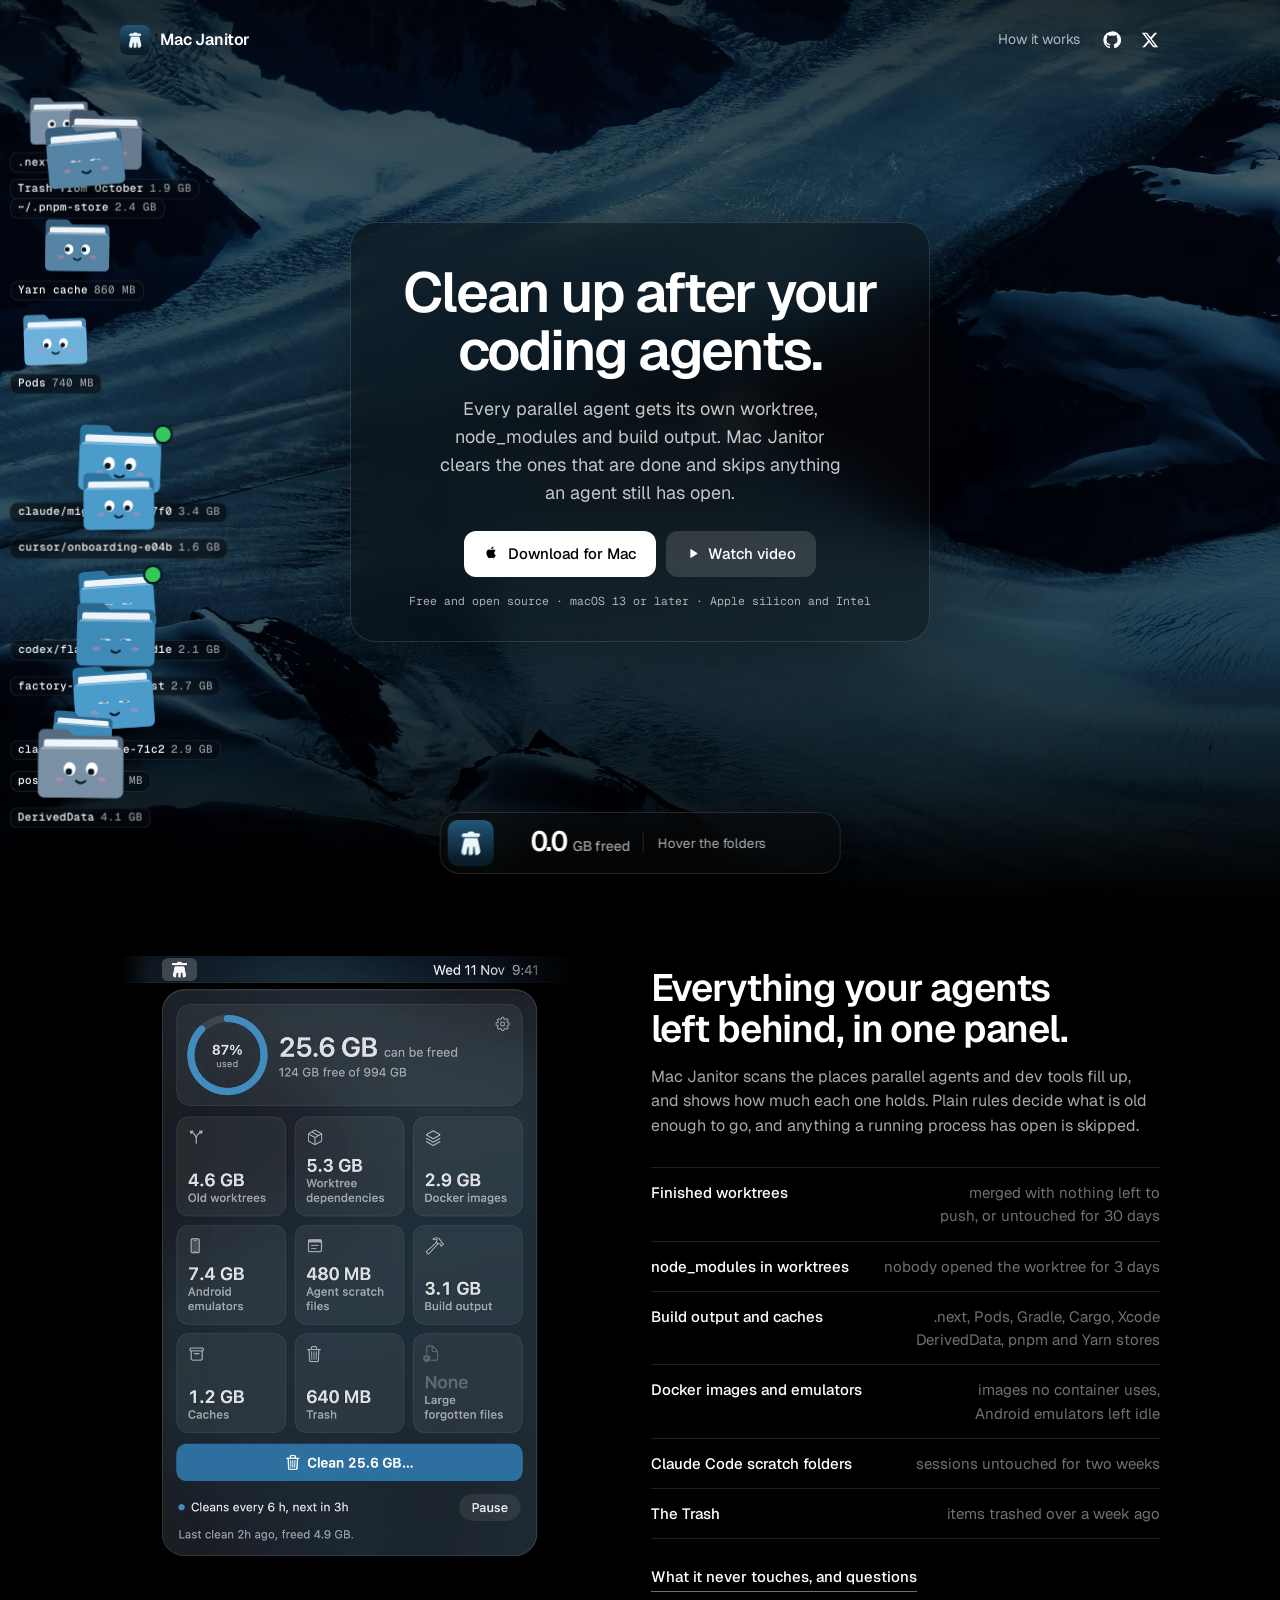
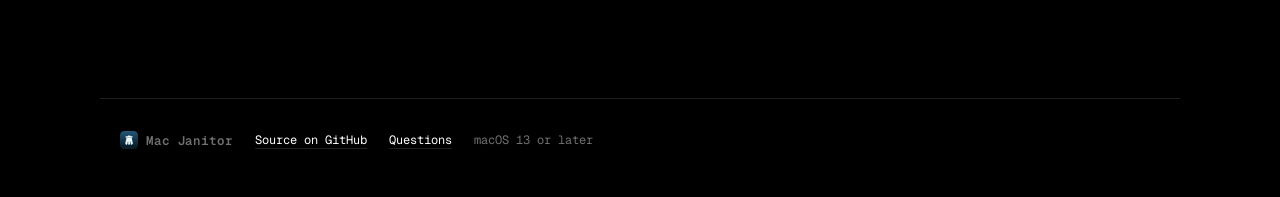
==== commit c14ad57e: "Download the DMG directly from the site's main button" ====
--- a/index.html
+++ b/index.html
@@ -63,7 +63,7 @@
       <h1>Clean up after your coding agents.</h1>
       <p class="lede">Every parallel agent gets its own worktree, node_modules and build output. Mac Janitor clears the ones that are done and skips anything an agent still has open.</p>
       <div class="ctas">
-        <a class="btn main" href="https://github.com/blazejkustra/Mac-Janitor/releases">
+        <a class="btn main" href="https://github.com/blazejkustra/Mac-Janitor/releases/latest/download/MacJanitor.dmg">
           <svg viewBox="0 0 24 24" aria-hidden="true"><path d="M16.4 12.6c0-2.4 2-3.5 2-3.6-1.1-1.6-2.8-1.8-3.4-1.8-1.4-.2-2.8.9-3.5.9-.7 0-1.9-.8-3.1-.8-1.6 0-3 .9-3.8 2.3-1.6 2.8-.4 7 1.2 9.3.8 1.1 1.7 2.4 2.9 2.3 1.2 0 1.6-.7 3-.7s1.8.7 3.1.7c1.3 0 2.1-1.1 2.8-2.3.9-1.3 1.3-2.5 1.3-2.6 0 0-2.5-1-2.5-3.7zM14.1 5.5c.6-.8 1.1-1.9 1-3-.9 0-2.1.6-2.7 1.4-.6.7-1.1 1.8-1 2.9 1 .1 2.1-.5 2.7-1.3z"/></svg>
           Download for Mac
         </a>
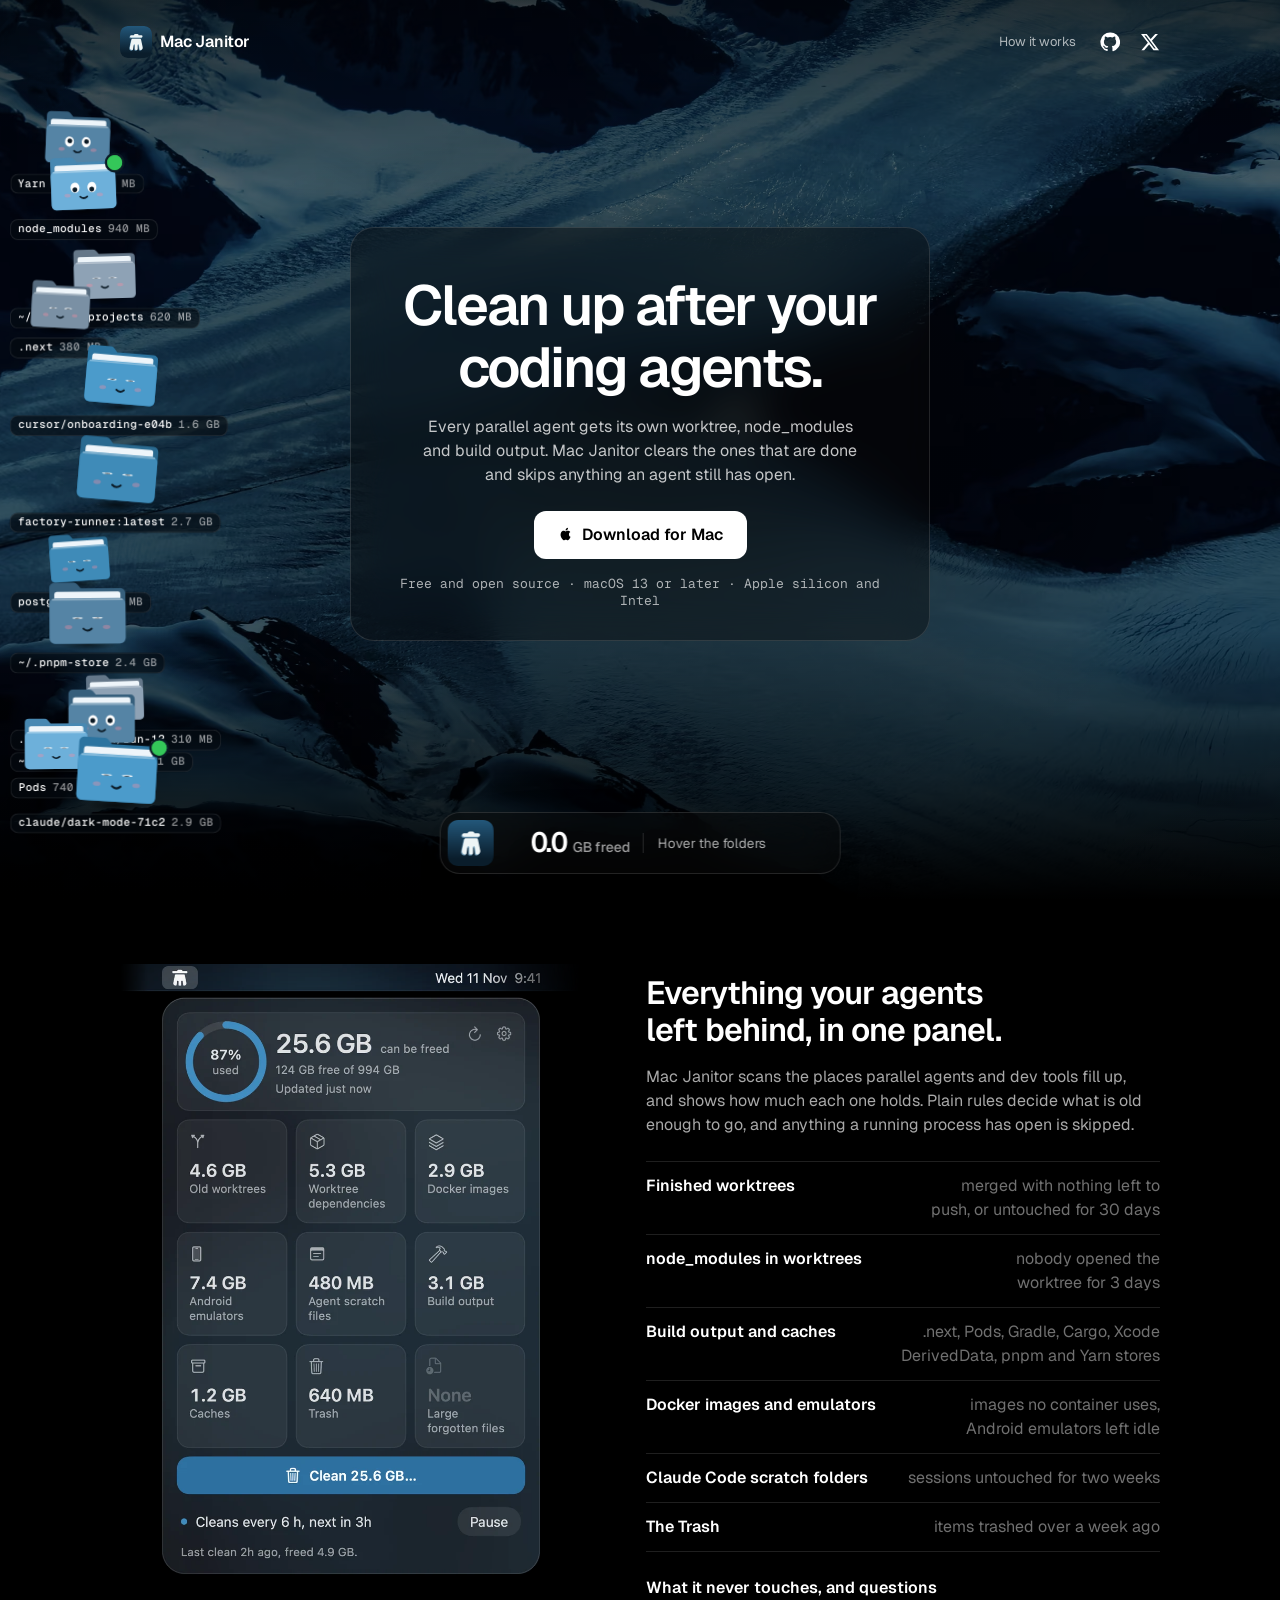
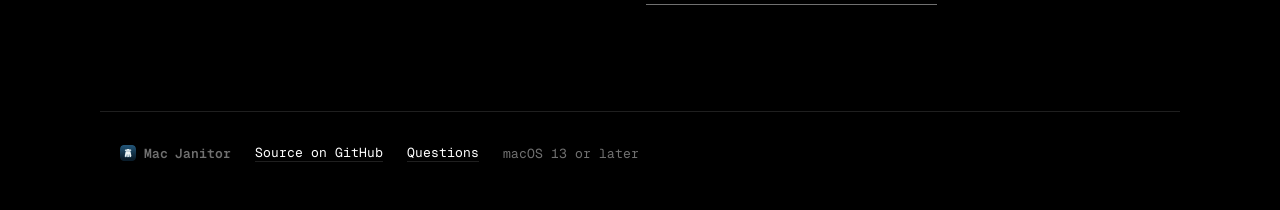
==== commit d5632590: "Apply the design rules to the site Type tokens and the 4-point scale in styles.css, one hero button " ====
--- a/index.html
+++ b/index.html
@@ -67,7 +67,7 @@
           <svg viewBox="0 0 24 24" aria-hidden="true"><path d="M16.4 12.6c0-2.4 2-3.5 2-3.6-1.1-1.6-2.8-1.8-3.4-1.8-1.4-.2-2.8.9-3.5.9-.7 0-1.9-.8-3.1-.8-1.6 0-3 .9-3.8 2.3-1.6 2.8-.4 7 1.2 9.3.8 1.1 1.7 2.4 2.9 2.3 1.2 0 1.6-.7 3-.7s1.8.7 3.1.7c1.3 0 2.1-1.1 2.8-2.3.9-1.3 1.3-2.5 1.3-2.6 0 0-2.5-1-2.5-3.7zM14.1 5.5c.6-.8 1.1-1.9 1-3-.9 0-2.1.6-2.7 1.4-.6.7-1.1 1.8-1 2.9 1 .1 2.1-.5 2.7-1.3z"/></svg>
           Download for Mac
         </a>
-        <button class="btn ghost" type="button" id="watch" aria-haspopup="dialog">
+        <button class="btn ghost" type="button" id="watch" aria-haspopup="dialog" hidden>
           <svg viewBox="0 0 24 24" aria-hidden="true"><path d="M8 5.2v13.6a1 1 0 0 0 1.5.86l11-6.8a1 1 0 0 0 0-1.72l-11-6.8A1 1 0 0 0 8 5.2z"/></svg>
           Watch video
         </button>
@@ -113,15 +113,7 @@
   </button>
 </dialog>
 
-<template id="soon">
-  <div class="soon">
-    <img src="assets/demo-poster.jpg" alt="">
-    <div class="soon-note">
-      <b>Video coming soon</b>
-      <span>A short tour of a scan and a clean is on its way.</span>
-    </div>
-  </div>
-</template>
+
 
 <script src="player.js" defer></script>
 <script src="toy.js" defer></script>
--- a/styles.css
+++ b/styles.css
@@ -8,6 +8,10 @@
   --sans: "Geist", system-ui, -apple-system, sans-serif;
   --mono: "Geist Mono", ui-monospace, "SF Mono", Menlo, monospace;
   --col: 1080px;
+  --title: clamp(36px, 5.4vw, 56px);
+  --heading: clamp(24px, 3.4vw, 32px);
+  --body: 16px;
+  --label: 13px;
   --spring: cubic-bezier(.3, 1.5, .5, 1);
   color-scheme: dark;
 }
@@ -19,43 +23,43 @@
   background: var(--bg);
   color: var(--fg);
   font-family: var(--sans);
-  font-size: 16px;
-  line-height: 1.55;
+  font-size: var(--body);
+  line-height: 1.5;
   -webkit-font-smoothing: antialiased;
 }
 img { display: block; max-width: 100%; height: auto; }
+[hidden] { display: none !important; }
 a { color: inherit; }
 a, button, summary { cursor: pointer; -webkit-tap-highlight-color: transparent; }
-:focus-visible { outline: 2px solid var(--fg); outline-offset: 3px; border-radius: 10px; }
+:focus-visible { outline: 2px solid var(--fg); outline-offset: 4px; border-radius: 12px; }
 
 .wrap { width: 100%; max-width: var(--col); margin: 0 auto; padding-inline: max(20px, env(safe-area-inset-left, 0px)) max(20px, env(safe-area-inset-right, 0px)); }
 
-.nav { position: relative; z-index: 3; display: flex; align-items: center; justify-content: space-between; padding-block: 22px; }
-.brand { display: inline-flex; align-items: center; gap: 10px; font-weight: 600; font-size: 16px; letter-spacing: -0.01em; text-decoration: none; }
-.brand img { width: 30px; height: 30px; border-radius: 7px; }
-.brand.small { gap: 8px; font-size: 12.5px; }
-.brand.small img { width: 18px; height: 18px; border-radius: 4px; }
-.links { display: flex; align-items: center; gap: 2px; margin-right: -8px; }
-.links a { display: inline-flex; align-items: center; height: 36px; padding: 0 12px; border-radius: 10px; font-size: 14px; color: var(--muted); text-decoration: none; transition: background .15s ease, color .15s ease; }
+.nav { position: relative; z-index: 3; display: flex; align-items: center; justify-content: space-between; padding-block: 24px; }
+.brand { display: inline-flex; align-items: center; gap: 8px; font-weight: 600; font-size: var(--body); letter-spacing: -0.01em; text-decoration: none; }
+.brand img { width: 32px; height: 32px; border-radius: 8px; }
+.brand.small { font-size: var(--label); }
+.brand.small img { width: 16px; height: 16px; border-radius: 4px; }
+.links { display: flex; align-items: center; gap: 4px; margin-right: -8px; }
+.links a { display: inline-flex; align-items: center; height: 36px; padding: 0 12px; border-radius: 12px; font-size: var(--label); color: var(--muted); text-decoration: none; transition: background .15s ease, color .15s ease; }
 .links a:hover { background: var(--fill); color: var(--fg); }
 .links .icon { width: 36px; padding: 0; justify-content: center; color: var(--fg); }
-.links svg { width: 18px; height: 18px; fill: currentColor; }
+.links svg { width: 20px; height: 20px; fill: currentColor; }
 
-h1 { margin: 0; font-weight: 600; font-size: clamp(36px, 5.4vw, 56px); line-height: 1.03; letter-spacing: -0.035em; text-wrap: balance; }
-h2 { margin: 0; font-weight: 600; font-size: clamp(28px, 3.4vw, 38px); line-height: 1.08; letter-spacing: -0.03em; text-wrap: balance; }
-.lede { margin: 0; max-width: 34ch; font-size: 18px; line-height: 1.55; color: var(--muted); text-wrap: pretty; }
+h1 { margin: 0; font-weight: 600; font-size: var(--title); line-height: 1.1; letter-spacing: -0.035em; text-wrap: balance; }
+h2 { margin: 0; font-weight: 600; font-size: var(--heading); line-height: 1.15; letter-spacing: -0.03em; text-wrap: balance; }
+.lede { margin: 0; max-width: 40ch; font-size: var(--body); line-height: 1.5; color: var(--muted); text-wrap: pretty; }
 
-.btn { display: inline-flex; align-items: center; gap: 9px; height: 46px; padding: 0 20px; border: 0; border-radius: 12px; font: 500 15px var(--sans); text-decoration: none; transition: transform .15s ease, background .15s ease; }
+.btn { display: inline-flex; align-items: center; gap: 8px; height: 48px; padding: 0 24px; border: 0; border-radius: 12px; font: 600 var(--body) var(--sans); text-decoration: none; transition: transform .15s ease, background .15s ease; }
 .btn:hover { transform: translateY(-1px); }
-.btn svg { width: 15px; height: 15px; fill: currentColor; }
+.btn svg { width: 16px; height: 16px; fill: currentColor; }
 .btn.main { background: #fff; color: #000; }
 .btn.main svg { margin-top: -2px; }
 .btn.ghost { background: rgba(255, 255, 255, 0.14); color: var(--fg); }
 .btn.ghost:hover { background: rgba(255, 255, 255, 0.2); }
-.btn.ghost svg { width: 13px; height: 13px; }
-.meta { margin: 0; font: 400 11.5px var(--mono); color: var(--muted); }
+.meta { margin: 0; font: 400 var(--label) var(--mono); color: var(--muted); }
 
-.stage { position: relative; isolation: isolate; overflow: hidden; display: flex; flex-direction: column; min-height: clamp(640px, 100svh, 980px); padding-bottom: 72px; background: #000; }
+.stage { position: relative; isolation: isolate; overflow: hidden; display: flex; flex-direction: column; min-height: clamp(640px, 100svh, 980px); padding-bottom: 64px; background: #000; }
 .photo { position: absolute; inset: 0; z-index: -2; }
 .photo img { width: 100%; height: 100%; object-fit: cover; filter: brightness(.5) saturate(.92); }
 .stage::before {
@@ -67,84 +71,78 @@
 }
 
 .intro {
-  position: relative; z-index: 2; margin: auto; width: calc(100% - 40px); max-width: 580px; padding: 42px 32px 34px;
+  position: relative; z-index: 2; margin: auto; width: calc(100% - 40px); max-width: 580px; padding: 48px 32px 32px;
   display: flex; flex-direction: column; align-items: center; gap: 16px; text-align: center;
-  border-radius: 26px; background: rgba(10, 10, 10, 0.42);
-  box-shadow: inset 0 0 0 1px rgba(255, 255, 255, 0.12), 0 30px 80px -30px rgba(0, 0, 0, 0.6);
+  border-radius: 24px; background: rgba(10, 10, 10, 0.42);
+  box-shadow: inset 0 0 0 1px rgba(255, 255, 255, 0.12);
   backdrop-filter: blur(20px) saturate(1.1); -webkit-backdrop-filter: blur(20px) saturate(1.1);
   animation: rise .7s var(--spring) both;
 }
 .intro .lede { color: rgba(255, 255, 255, 0.76); }
-.ctas { display: flex; flex-wrap: wrap; justify-content: center; gap: 10px; margin-top: 8px; }
+.ctas { display: flex; flex-wrap: wrap; justify-content: center; gap: 8px; margin-top: 8px; }
 @keyframes rise { from { opacity: 0; transform: translateY(18px); } to { opacity: 1; transform: none; } }
 
-.tour { display: grid; grid-template-columns: minmax(0, 0.9fr) minmax(0, 1fr); gap: 72px; align-items: center; padding-block: 56px 96px; }
+.tour { display: grid; grid-template-columns: minmax(0, 0.9fr) minmax(0, 1fr); gap: 64px; align-items: center; padding-block: 64px 96px; }
 .shot img { display: block; width: 100%; max-width: 500px; height: auto; margin-inline: auto; }
 .tour-copy p { margin: 16px 0 0; max-width: 46ch; color: var(--muted); }
-.rows { list-style: none; margin: 28px 0 0; padding: 0; border-top: 1px solid var(--line); }
-.rows li { display: flex; justify-content: space-between; align-items: baseline; gap: 20px; padding: 13px 0; border-bottom: 1px solid var(--line); font-size: 15px; }
-.rows b { flex: none; font-weight: 500; }
+.rows { list-style: none; margin: 24px 0 0; padding: 0; border-top: 1px solid var(--line); }
+.rows li { display: flex; justify-content: space-between; align-items: baseline; gap: 24px; padding: 12px 0; border-bottom: 1px solid var(--line); }
+.rows b { flex: none; font-weight: 600; }
 .rows span { color: var(--faint); text-align: right; text-wrap: balance; }
-.more { display: inline-flex; align-items: center; gap: 8px; margin-top: 26px; font-size: 15px; font-weight: 500; text-decoration: none; border-bottom: 1px solid var(--faint); padding-bottom: 2px; transition: border-color .15s ease; }
+.more { display: inline-flex; align-items: center; gap: 8px; margin-top: 24px; font-weight: 600; text-decoration: none; border-bottom: 1px solid var(--faint); padding-bottom: 4px; transition: border-color .15s ease; }
 .more:hover { border-color: var(--fg); }
 
-.foot { display: flex; flex-wrap: wrap; align-items: center; gap: 12px 22px; padding-block: 32px 48px; border-top: 1px solid var(--line); font: 400 12px var(--mono); color: var(--faint); }
+.foot { display: flex; flex-wrap: wrap; align-items: center; gap: 12px 24px; padding-block: 32px 48px; border-top: 1px solid var(--line); font: 400 var(--label) var(--mono); color: var(--faint); }
 .foot a { color: var(--fg); text-decoration: none; border-bottom: 1px solid var(--line); }
 .foot a:hover { border-color: var(--fg); }
 .foot .credits { flex-basis: 100%; }
 
 .page .nav { border-bottom: 1px solid var(--line); }
-.intro-page { padding-block: 72px 56px; }
-.intro-page .lede { margin-top: 18px; max-width: 52ch; }
+.intro-page { padding-block: 64px 48px; }
+.intro-page .lede { margin-top: 16px; max-width: 52ch; }
 .band { padding-block: 64px; border-top: 1px solid var(--line); }
 .split { display: grid; grid-template-columns: 1fr 1fr; gap: 64px; }
 .sub { margin: 12px 0 0; max-width: 46ch; color: var(--muted); }
 .list { list-style: none; margin: 28px 0 0; padding: 0; border-top: 1px solid var(--line); }
-.list li { padding: 14px 0; border-bottom: 1px solid var(--line); color: var(--muted); }
-.list b { color: var(--fg); font-weight: 500; }
+.list li { padding: 16px 0; border-bottom: 1px solid var(--line); color: var(--muted); }
+.list b { color: var(--fg); font-weight: 600; }
 figure { margin: 0; }
 
 .faq { padding-block: 64px; border-top: 1px solid var(--line); }
 .faq h2 { margin-bottom: 16px; }
 .faq-list { max-width: 720px; }
 details { border-bottom: 1px solid var(--line); }
-summary { list-style: none; display: flex; justify-content: space-between; align-items: center; gap: 16px; padding: 18px 0; font-weight: 500; font-size: 17px; border-radius: 0; }
+summary { list-style: none; display: flex; justify-content: space-between; align-items: center; gap: 16px; padding: 16px 0; font-weight: 600; border-radius: 0; }
 summary::-webkit-details-marker { display: none; }
-summary::after { content: "+"; font: 400 20px var(--mono); color: var(--faint); transition: transform .25s var(--spring); }
+summary::after { content: "+"; font: 400 var(--body) var(--mono); color: var(--faint); transition: transform .25s var(--spring); }
 details[open] summary::after { transform: rotate(45deg); }
-details p { margin: 0 0 20px; max-width: 62ch; color: var(--muted); }
+details p { margin: 0 0 16px; max-width: 62ch; color: var(--muted); }
 
-.player { width: min(1100px, calc(100vw - 32px)); max-width: none; padding: 0; border: 0; border-radius: 18px; background: #000; color: var(--fg); overflow: visible; box-shadow: 0 0 0 1px var(--line), 0 40px 90px -30px rgba(0, 0, 0, 0.9); }
+.player { width: min(1100px, calc(100vw - 32px)); max-width: none; padding: 0; border: 0; border-radius: 24px; background: #000; color: var(--fg); overflow: visible; box-shadow: 0 0 0 1px var(--line); }
 .player::backdrop { background: rgba(0, 0, 0, 0.8); backdrop-filter: blur(8px); -webkit-backdrop-filter: blur(8px); }
 .player[open] { animation: pop .35s var(--spring) both; }
 @keyframes pop { from { opacity: 0; transform: scale(.96); } to { opacity: 1; transform: none; } }
-.frame { aspect-ratio: 16 / 9; border-radius: 18px; overflow: hidden; background: #000; }
-.frame video, .soon img { display: block; width: 100%; height: 100%; object-fit: cover; }
-.soon { position: relative; height: 100%; }
-.soon img { filter: brightness(0.55); }
-.soon-note { position: absolute; left: 50%; bottom: 28px; transform: translateX(-50%); display: flex; flex-direction: column; align-items: center; gap: 4px; padding: 14px 20px; border-radius: 14px; text-align: center; background: rgba(0, 0, 0, 0.6); box-shadow: inset 0 0 0 1px var(--line); backdrop-filter: blur(12px); -webkit-backdrop-filter: blur(12px); }
-.soon-note b { font-weight: 600; font-size: 16px; }
-.soon-note span { font-size: 13.5px; color: var(--muted); }
-.close { position: absolute; top: -14px; right: -14px; width: 36px; height: 36px; border-radius: 50%; border: 0; display: grid; place-items: center; background: #fff; color: #000; box-shadow: 0 8px 20px -8px rgba(0, 0, 0, 0.8); transition: transform .2s var(--spring); }
+.frame { aspect-ratio: 16 / 9; border-radius: 24px; overflow: hidden; background: #000; }
+.frame video { display: block; width: 100%; height: 100%; object-fit: cover; }
+.close { position: absolute; top: -16px; right: -16px; width: 36px; height: 36px; border-radius: 50%; border: 0; display: grid; place-items: center; background: #fff; color: #000; transition: transform .2s var(--spring); }
 .close:hover { transform: scale(1.08); }
-.close svg { width: 14px; height: 14px; stroke: currentColor; stroke-width: 2.2; stroke-linecap: round; fill: none; }
+.close svg { width: 16px; height: 16px; stroke: currentColor; stroke-width: 2.2; stroke-linecap: round; fill: none; }
 
 @media (max-width: 900px) {
-  .tour, .split { grid-template-columns: minmax(0, 1fr); gap: 44px; }
+  .tour, .split { grid-template-columns: minmax(0, 1fr); gap: 48px; }
   .shot img { max-width: 400px; }
-  .tour { row-gap: 20px; }
+  .tour { row-gap: 24px; }
 }
 
 @media (max-width: 640px) {
-  .lede { font-size: 16.5px; }
-  .intro { padding: 30px 18px 26px; border-radius: 22px; }
+  .intro { padding: 32px 16px 24px; }
   .ctas { width: 100%; flex-direction: column; }
   .btn { justify-content: center; }
-  .rows li { flex-direction: column; gap: 2px; }
+  .rows li { flex-direction: column; gap: 4px; }
   .rows span { text-align: left; }
   .page .links a:not(.icon):not(.home-link) { display: none; }
-  .soon-note { bottom: 12px; padding: 10px 14px; width: calc(100% - 24px); }
-  .close { top: -44px; right: 0; }
+  .close { top: -48px; right: 0; }
+
 }
 
 @media (prefers-reduced-motion: reduce) {
